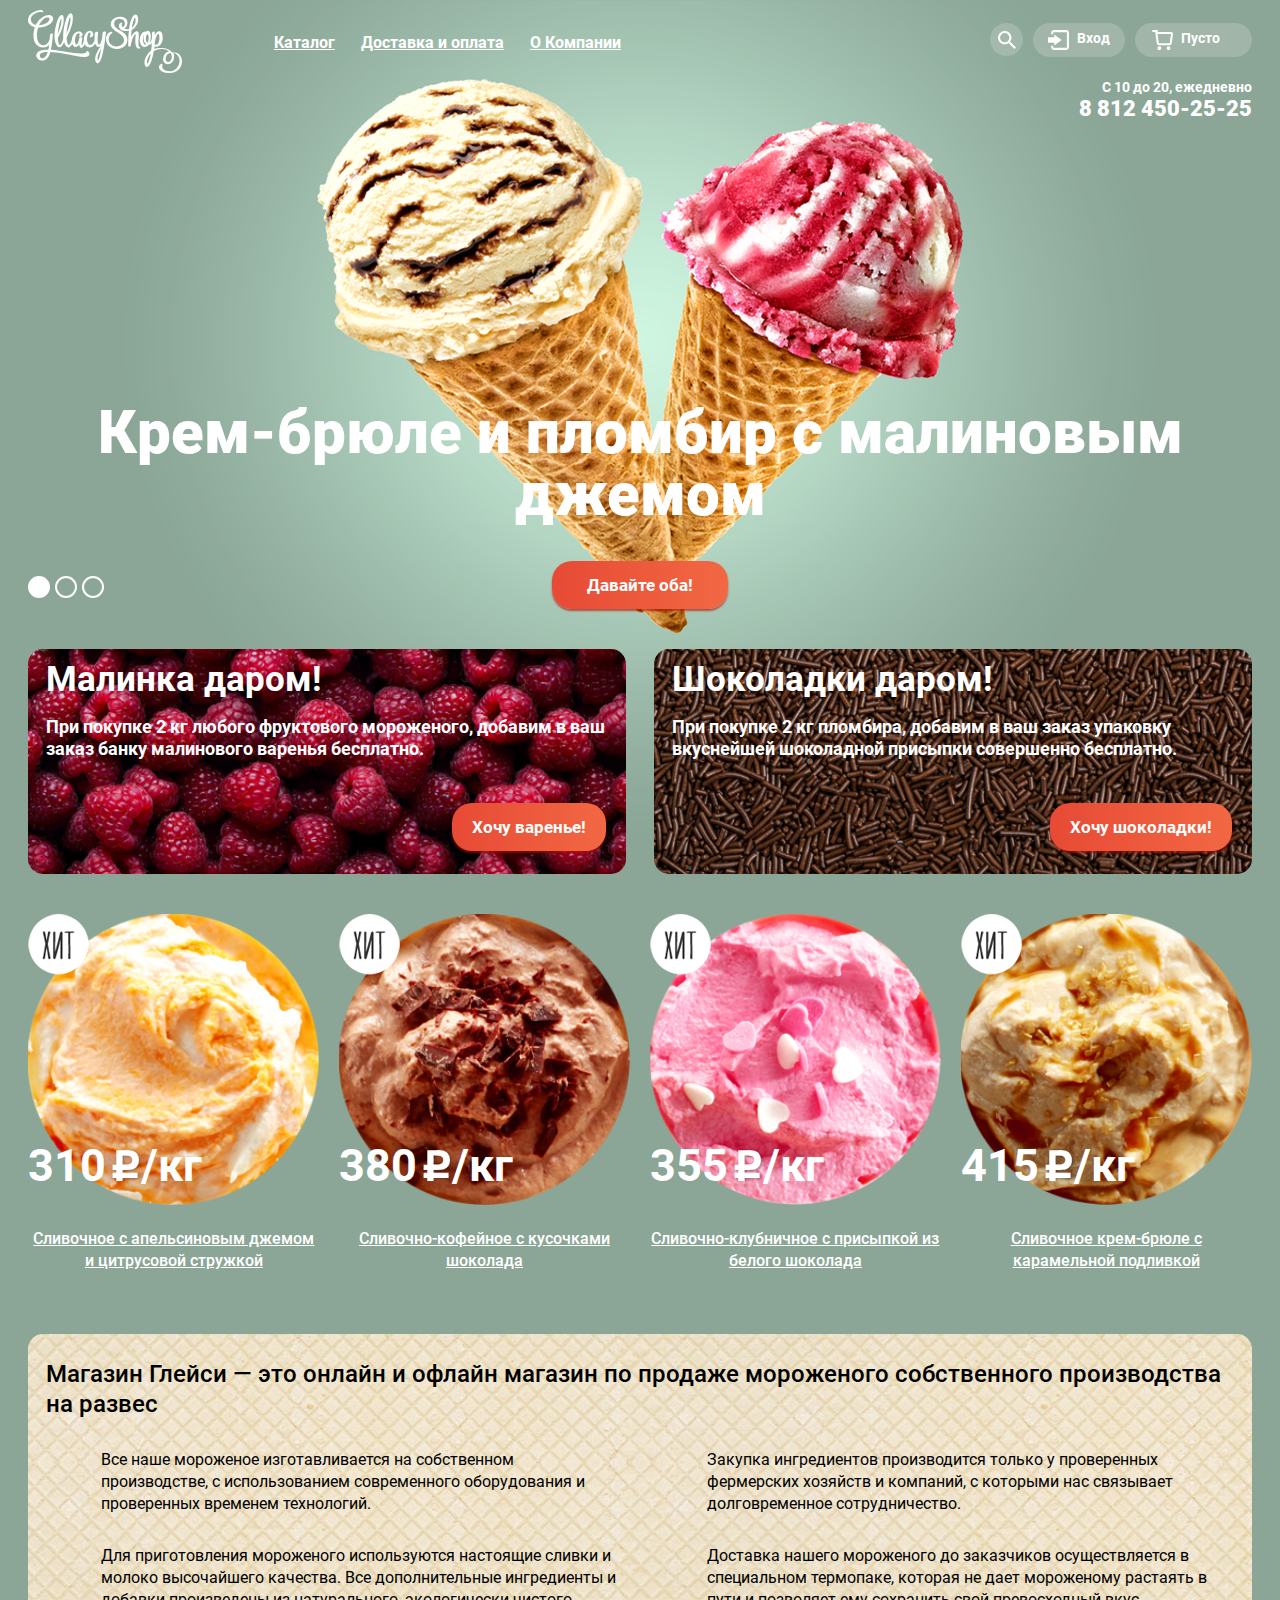
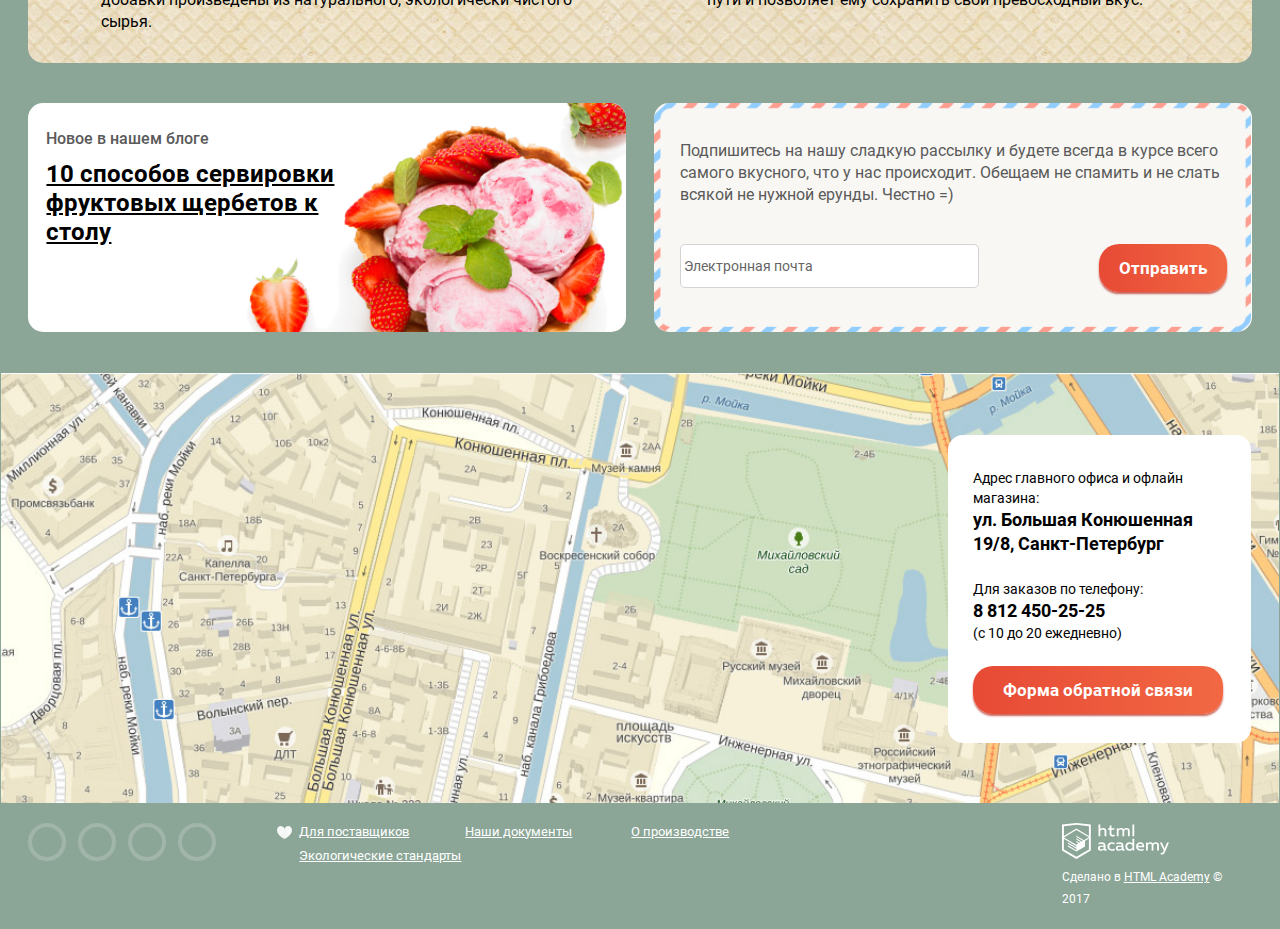
==== index.html @ 1955e4a4 "подключены скрипты" ====
<!DOCTYPE html>
<html lang="ru">

<head>
    <meta charset="UTF-8">
    <title>Glasy</title>
    <link rel="stylesheet" href="css/normalize.css">
    <link href="css/styles.css" rel="stylesheet">
    <script src="js/jquery-3.2.1.min.js"></script>
    <script src="js/jquery-ui.min.js"></script>
</head>

<body>
    <input type="radio" id="slider-1" name="slide" checked>
    <input type="radio" id="slider-2" name="slide">
    <input type="radio" id="slider-3" name="slide">
    <div class="slider-wrapper">
        <header class="header">
            <div class="wrapper menu-content clearfix">
                <div class="logo">
                    <img src="img/Logo.svg" alt="Логотип">
                </div>
                <nav class="main-navigation">
                    <ul class="main-menu">
                        <li class="cataloge"><a href="catalog.html">Каталог</a>
                        <ul class="sub-menu">
                            <li><span>Новинки</span></li>
                            <li><a href="#">Сливочное</a></li>
                            <li><a href="#">Щербеты</a></li>
                            <li><a href="#">Фруктовый лед</a></li>
                            <li><a href="#">Мелорин</a></li>
                        </ul>
                        </li>
                        <li><a href="#">Доставка и оплата</a></li>
                        <li><a href="#">О Компании</a></li>
                    </ul>
                </nav>

                <div class="user-block">
                    <div class="user-information">
                        <div class="menu-information search">
                            <a href="#" class="search-item">
                            <svg xmlns="http://www.w3.org/2000/svg" width="18" height="18" viewBox="0 0 16.7 16.68"><path d="M11.94,10.49h-.76l-.26-.26a6.21,6.21,0,1,0-.68.67l.26.26v.76l4.77,4.76,1.42-1.42Zm-5.73,0A4.29,4.29,0,1,1,10.5,6.2,4.29,4.29,0,0,1,6.21,10.49Z" fill="#fff" fill-rule="evenodd"/></svg></a>
                           <div class="search-window">
                                        <div class="entry-point">
                                            <input type="text" class="search-window-input" id="search-text">
                                            <label for="search-text">Что ищем?</label>
                                        </div>
                                    </div>
                            
                        </div>
                        <div class="entry menu-information">
                            <svg xmlns="http://www.w3.org/2000/svg" width="21" height="20" viewBox="0 0 20.063 19"><path d="M973,32.968v-0.96a3,3,0,0,1,3-3h11.059a3,3,0,0,1,3,3V44.986a3,3,0,0,1-3,3H976a3,3,0,0,1-3-3V44h2v2h13V31H975v1.968h-2Zm-3,8.046h6.029v2.743l7.027-5.3-7.027-5.3V35.9H970v5.114Z" fill="#fff" fill-opacity="0.99" fill-rule="evenodd" transform="translate(-970 -29)"/>
                            </svg>
                            
                            <a href="#">Вход</a>
                            <div class="entry-block clearfix">
                                      <form action="">
                                            <div class="entry-point">
                                                <input type="email" id="email" class="entry-input">
                                                <label for="email">Электронная почта</label>
                                            </div>
                                           <div class="entry-point">
                                               <input type="password" id="password" class="entry-input">
                                               <label for="password">Пароль</label>
                                           </div>
                                           <button type="submit" class="btn btn-entry">Войти</button>
                                       </form>
                                       <a href="#">Забыли пароль?</a>
                            <a href="#">Новая регистрация</a>
                            
                                                </div>
                                                
                        </div>
                   <div class="menu-information basket">
                        <svg xmlns="http://www.w3.org/2000/svg" width="21" height="20" viewBox="0 0 20.63 19.7"><path d="M7.25,16a1.87,1.87,0,1,0,1.87,1.87A1.87,1.87,0,0,0,7.25,16ZM19.07,2H5.1A1,1,0,0,0,6,1,1,1,0,0,0,5,0H1A1,1,0,0,0,1,2H3.13a3.68,3.68,0,0,0,.14,1.05L4.73,13.34A2,2,0,0,0,6.61,15H17.49a2,2,0,0,0,1.88-1.64l1.2-8.91C20.84,3.11,20.17,2,19.07,2Zm-.47,2.17-1.19,8.79s0,0,0,0H6.73l-1.31-9H18.62ZM16.25,16a1.87,1.87,0,1,0,1.87,1.87A1.87,1.87,0,0,0,16.25,16Z" fill="#fff"/></svg>
                         <a href="#">Пусто</a>
                    </div>
                </div>
                <div class="main-contacts">
                    С 10 до 20, ежедневно<br><span>8 812 450-25-25</span>
                </div>
            </div>
    </div>

    </header>
    <main>
        <div class="slider-content wrapper">
            <div class="slider-control"> <label for="slider-1"></label>
                <label for="slider-2"></label>
                <label for="slider-3"></label></div>
            <div class="slider">
                <div class="slider-1">
                    <b>Крем-брюле и пломбир с малиновым джемом</b>
                    <button class="btn btn-slider">Давайте оба!</button>
                </div>
                <div class="slider-2">
                        <b>Шоколадный пломбир и лимонный сорбет</b>
                        <button class="btn btn-slider">Давайте оба!</button>
                </div>
                <div class="slider-3">
                        <b>Пломбир с помадкой и клубничный щербет</b>
                        <button class="btn btn-slider">Давайте оба!</button>
                    </div>
            </div>
        </div>
        <div class="features clearfix wrapper">
            <div class="feature-item-left">
                <b>Малинка даром!</b>
                <p>При покупке 2 кг любого фруктового мороженого, добавим в ваш заказ банку малинового варенья бесплатно.
                </p>
               
                <button class="btn btn-1">Хочу варенье!</button>
            </div>
            <div class="feature-item-right">
                <b>Шоколадки даром!</b>
                <p>При покупке 2 кг пломбира, добавим в ваш заказ упаковку вкуснейшей шоколадной присыпки совершенно бесплатно.</p>
                <button class="btn btn-1">Хочу шоколадки!</button>
            </div>
        </div>
        <div class="wrapper">
        <div class="items-list clearfix">
            
                <div class="item-description">
                    <div class="item">
                        <img class="ice-cream-item" src="img/1.png" alt="Сливочное с апельсиновым джемом и цитрусовой стружкой">
                        
                        <div class="price">
                            <span class="price-description">310</span>
                            
                            
                            <span>/кг</span>
                        </div>
                    </div>
                    <a href="#">Сливочное с апельсиновым джемом и цитрусовой стружкой</a>
                    <button class="btn btn-item">Быстрый просмотр</button>
                </div>
           
            
                <div class="item-description">
                    <div class="item">
                        <img class="ice-cream-item" src="img/2.png" alt="Сливочно-кофейное с кусочками шоколада">
                        <div class="price">
                            <span class="price-description">380</span>
                            
                            <span>/кг</span>
                        </div>
                    </div>
                    <a href="#">Сливочно-кофейное с кусочками шоколада</a>
                    <button class="btn btn-item">Быстрый просмотр</button>
                </div>
           
           
                <div class="item-description">
                    <div class="item">
                        <img class="ice-cream-item" src="img/3.png" alt="Сливочно-клубничное с присыпкой из белого шоколада">
                        
                        <div class="price">
                            <span class="price-description">355</span>
                           
                            <span>/кг</span>
                        </div>
                    </div>
                    <a href="#">Сливочно-клубничное с присыпкой из белого шоколада</a>
                    <button class="btn btn-item">Быстрый просмотр</button>
                </div>
            
            
                <div class="item-description">
                    <div class="item">
                        <img class="ice-cream-item" src="img/4.png" alt="Сливочное крем-брюле с карамельной подливкой">
                        
                        <div class="price">
                            <span class="price-description">415</span>
                            
                            <span>/кг</span>
                        </div>
                        </div>
                        <a href="#">Сливочное крем-брюле с карамельной подливкой</a>
                        <button class="btn btn-item">Быстрый просмотр</button>
                    
                </div>
            
        </div>
        </div>
        <div class="wrapper">
            <div class="shop-description">
                <p>Магазин Глейси — это онлайн и офлайн магазин по продаже мороженого собственного производства на развес</p>
                <ul class="description-items">
                    <li class="ice-cream">
                    Все наше мороженое изготавливается на собственном производстве, с использованием современного оборудования и проверенных временем технологий.</li>
                    <li class="cow">Закупка ингредиентов производится только у проверенных фермерских хозяйств и компаний, с которыми нас связывает долговременное сотрудничество. </li>
                    <li class="tree">Для приготовления мороженого используются настоящие сливки и молоко высочайшего качества. Все дополнительные ингредиенты и добавки произведены из натурального, экологически чистого сырья. </li>
                    <li class="temperature">Доставка нашего мороженого до заказчиков осуществляется в специальном термопаке, которая не дает мороженому растаять в пути и позволяет ему сохранить свой превосходный вкус.</li>
                </ul>
            </div>
        </div>
        <div class="wrapper news-content clearfix">
            <div class="news">
                <h3>Новое в нашем блоге</h3>
                <p><a href="#">10  способов сервировки
              фруктовых щербетов
              к столу</a></p>
            </div>
            <div class="subscription">
                <p>Подпишитесь на нашу сладкую рассылку и будете всегда в курсе всего самого вкусного, что у нас происходит. Обещаем не спамить и не слать всякой не нужной ерунды. Честно =)

                </p>
                <form action="">
                    <input type="email" name="email-block" id="email-block" class="subscription-input">
                    <label for="email-block">Электронная почта</label>
                    <button type="submit" class="btn btn-2">Отправить</button>

                </form>
            </div>
        </div>
        <div class="contacts">
            <div id="map"></div>
            <div class="wrapper address-info">
                <div class="address-content">
                    <p> Адрес главного офиса и офлайн магазина:<br> <span>ул. Большая Конюшенная 19/8, Санкт-Петербург</span></p>
                    <p> Для заказов по телефону: <br><span>8 812 450-25-25</span><br> (с 10 до 20 ежедневно)</p>
                    <button class="btn btn-write">Форма обратной связи</button>
                </div>
            </div>
        </div>
    </main>
    <footer>
        <div class="wrapper clearfix">
            <div class="social-block">
                <a href="#" class="social social-tw">Твитер</a>
                <a href="#" class="social social-inst">Инстаграм</a>
                <a href="#" class="social social-fb">Фэйсбук</a>
                <a href="#" class="social social-vk">Вконтакте</a>
            </div>
            <div class="main-information-block">
                <ul class="main-information">
                    <li><a href="#" class="heart">Для поставщиков</a></li>
                    <li><a href="#">Наши документы</a></li>
                    <li><a href="#">О производстве</a></li>
                    <li><a href="#">Экологические стандарты</a></li>
                </ul>
            </div>
            <div class="developer-information">
                <div class="logo-image">
                    <img src="img/htmlacademy.svg" alt="Htmlacademy">
                </div>
                <span>Сделано в <a href="#">HTML Academy</a> © 2017</span>

            </div>
        </div>
    </footer>
    <div class="pop-up">
        <button class="close" type="button" title="Закрыть"></button>
        <form action="">
            <p>Мы обязательно вам ответим!</p>
            <div class="pop-up-form"><input type="text" name="login" id="yourname" class="pop-up-input">
            <label for="yourname">Как вас зовут?</label></div>
            <div class="pop-up-form"><input type="email" name="youremail" id="youremail" class="pop-up-input">
            <label for="youremail">Ваша почта для ответа?</label></div>
            <div class="pop-up-form">
                <textarea name="description" id="description" cols="30" rows="6" class="pop-up-input"></textarea>
                <label for="description">Напишите что-нибудь...</label>
            </div>
            <button type="submit" class="btn btn-send">Отправить</button>
        </form>

    </div>

    <div class="overlay"></div>
    </div>
    <script src="http://api-maps.yandex.ru/2.1/?lang=ru_RU" type="text/javascript"></script>
    <script async src="js/script.js"></script>
<!--    <script src="js/rate.js"></script>-->
</body>

</html>
---- css/styles.css ----
@font-face {
    font-family: 'Roboto';
    src: url('../fonts/RobotoMedium.eot');
    src: url('../fonts/RobotoMedium.eot') format('embedded-opentype'), url('../fonts/RobotoMedium.woff2') format('woff2'), url('../fonts/RobotoMedium.woff') format('woff'), url('../fonts/RobotoMedium.ttf') format('truetype'), url('../fonts/RobotoMedium.svg#RobotoMedium') format('svg');
    font-style: normal;
    font-weight: 500;
}

@font-face {
    font-family: 'Roboto';
    src: url('../fonts/RobotoRegular.eot');
    src: url('../fonts/RobotoRegular.eot') format('embedded-opentype'), url('../fonts/RobotoRegular.woff2') format('woff2'), url('../fonts/RobotoRegular.woff') format('woff'), url('../fonts/RobotoRegular.ttf') format('truetype'), url('../fonts/RobotoRegular.svg#RobotoRegular') format('svg');
    font-style: normal;
    font-weight: 400;
}

@font-face {
    font-family: 'Roboto';
    src: url('../fonts/RobotoBold.eot');
    src: url('../fonts/RobotoBold.eot') format('embedded-opentype'), url('../fonts/RobotoBold.woff2') format('woff2'), url('../fonts/RobotoBold.woff') format('woff'), url('../fonts/RobotoBold.ttf') format('truetype'), url('../fonts/RobotoBold.svg#RobotoBold') format('svg');
    font-style: normal;
    font-weight: 700;
}

@font-face {
    font-family: 'Roboto';
    src: url('../fonts/RobotoBlack.eot');
    src: url('../fonts/RobotoBlack.eot') format('embedded-opentype'), url('../fonts/RobotoBlack.woff2') format('woff2'), url('../fonts/RobotoBlack.woff') format('woff'), url('../fonts/RobotoBlack.ttf') format('truetype'), url('../fonts/RobotoBlack.svg#RobotoBlack') format('svg');
    font-style: normal;
    font-weight: 900;
}

body {
    font-family: "Roboto", sans-serif, "Arial";
    font-weight: 400;
    margin: 0;
    padding: 0;
    font-size: 16px;
    color: #000000;
    line-height: 22px;
    background-color: #8ba697;
    min-width: 815px;
}

#slider-1:checked~.slider-wrapper {
    background: #8ba697 url("../img/Мороженко 1-slide.png") no-repeat top center;
    /*    background-size: 100%;*/
}

#slider-2:checked~.slider-wrapper {
    background: #8b98a8 url("../img/Мороженко 2-slide.png") no-repeat top center;
    /*    background-size: 100%;*/
}

#slider-3:checked~.slider-wrapper {
    background: #9f8d86 url("../img/Мороженко 3-slide.png") no-repeat top center;
    /*    background-size: 100%;*/
}

.slider-wrapper {
    width: 100%;
    transition: 0.1s linear;
}

.slider-content {
    position: relative;
}

.slider-wrapper .slider-1,
.slider-wrapper .slider-2,
.slider-wrapper .slider-3 {
    display: none;
}

#slider-1:checked~.slider-wrapper .slider-1,
#slider-2:checked~.slider-wrapper .slider-2,
#slider-3:checked~.slider-wrapper .slider-3 {
    display: block;
}

.slider {
    padding-top: 280px;
    margin-bottom: 40px;
}

.slider b {
    font-size: 60px;
    line-height: 62px;
    font-weight: 800;
    display: block;
    color: #ffffff;
    text-align: center;
    padding-bottom: 35px;
    width: 90%;
    margin: 0 auto;
}

#slider-1,
#slider-2,
#slider-3 {
    display: none;
}

.slider-control {
    font-size: 0;
    position: absolute;
    left: 0;
    bottom: 0;
    z-index: 20;
}

.slider-control label {
    display: inline-block;
    width: 18px;
    height: 18px;
    border-radius: 50%;
    border: 2px solid #ffffff;
    margin-right: 5px;
    cursor: pointer;
    transition: 0.4s linear;
}

.slider-control label:hover {
    background-color: rgba(255, 255, 255, 0.4);
}

.slider-control label:active {
    background-color: #ffffff;
}

#slider-1:checked~.slider-wrapper label[for="slider-1"],
#slider-2:checked~.slider-wrapper label[for="slider-2"],
#slider-3:checked~.slider-wrapper label[for="slider-3"] {
    background-color: #ffffff;
}

.wrapper {
    margin: 0 auto;
    width: 95.555%;
}

.clearfix::after {
    content: "";
    display: table;
    clear: both;
}

.logo {
    float: left;
    width: 18.02%;
    padding-top: 10px;
}

.logo img {
    max-width: 100%;
}

.main-navigation {
    padding-left: 12px;
    float: left;
    padding-top: 23px;
}

.main-navigation .main-menu {
    list-style: none;
    padding: 0;
    margin: 0;
    font-size: 0;
    position: absolute;
    width: 45%;
}

.main-menu li {
    display: inline-block;
    vertical-align: top;
}

.main-menu a {
    display: block;
    color: #ffffff;
    font-size: 16px;
    line-height: 22px;
    font-weight: 700;
    padding: 9px 13px;
    transition: color 0.2s linear;
}

.main-menu a:hover {
    background-color: #f8f7f4;
    color: #000000;
    border-radius: 20px;
    text-decoration: none;
}

.main-menu a:active {
    background-color: #f8f7f4;
    color: #000000;
    border-radius: 20px;
    box-shadow: inset 0px 2px 1px 0px rgba(105, 105, 105, 1);
    text-decoration: none;
}

.main-menu .active {
    background-color: #d07058;
    border-radius: 20px;
}

.main-menu .active a {
    text-decoration: none;
}

.main-menu .cataloge {
    position: relative;
}

.main-menu .cataloge::after {
    content: "";
    position: absolute;
    display: block;
    background-color: transparent;
    width: 100%;
    height: 10px;
    bottom: -7px;
    left: 0;
}

.main-menu .sub-menu li {
    display: block;
}

.main-menu .sub-menu .active {
    background-color: #d07058;
    border-radius: 0;
    color: #ffffff;
}

.main-menu .sub-menu a {
    font-size: 14px;
    line-height: 16px;
    font-weight: 400;
    color: #000000;
    text-decoration: none;
    padding: 8px 0 8px 20px;
    margin: 0;
}

.main-menu .sub-menu span {
    font-size: 14px;
    line-height: 16px;
    font-weight: 700;
    color: #000000;
    padding: 12px 0 20px 20px;
    display: block;
    position: relative;
}

.main-menu .sub-menu span::after {
    content: "";
    position: absolute;
    height: 1px;
    background-color: #ebeae7;
    top: 100%;
    left: 0;
    right: 0;
    margin-left: 8px;
    margin-right: 8px;
}

.main-menu .sub-menu a:hover {
    background-color: #fbded7;
    border-radius: 0;
}

.main-menu .sub-menu a:active {
    background-color: #f6b5a5;
    border-radius: 0;
    box-shadow: none;
}

.user-block {
    float: right;
    width: 262px;
    padding-top: 23px;
}

.main-menu .sub-menu {
    background-color: #ffffff;
    padding: 0;
    margin: 0;
    box-shadow: 0px 20px 20px 0px rgba(0, 0, 0, 0.4);
    border-radius: 5px;
    width: 143px;
    position: absolute;
    z-index: 200;
    display: none;
    margin-top: 5px;
}

.main-menu>li {
    position: relative;
}

.main-menu>li:hover .sub-menu {
    display: block;
}

.user-block .user-information {
    font-size: 0;
    line-height: 0px;
    padding-bottom: 19px;
}

.user-block .user-information a {
    text-decoration: none;
    font-weight: 700;
    font-size: 14px;
    line-height: 17px;
    color: #ffffff;
    vertical-align: top;
}

.user-information a {
    padding-left: 8px;
}

.user-block .menu-information {
    line-height: 0px;
    position: relative;
    display: inline-block;
    margin-right: 10px;
    padding-right: 8px;
    padding-top: 8px;
    background-color: rgba(248, 247, 244, 0.2);
    border-radius: 20px;
    vertical-align: top;
    transition: 0.3s linear;
}

.user-block .menu-information::after {
    content: "";
    position: absolute;
    display: block;
    background-color: transparent;
    width: 100%;
    height: 10px;
    bottom: -7px;
    left: 0;
}

.user-block .menu-information:last-of-type {
    margin-right: 0;
}

.user-information .search {
    width: 25px;
    height: 25px;
    border-radius: 50%;
}

.user-information .menu-information:hover a {
    color: #000000;
}

.user-block .menu-information:hover {
    background-color: rgba(248, 247, 244, 1);
    color: #000000;
}

.user-information .search:hover>.search-window {
    display: block;
}

.search-window {
    width: 310px;
    background-color: #f8f7f4;
    border-radius: 15px;
    display: none;
    position: absolute;
    z-index: 200;
    right: 0;
    padding: 16px 16px 17px 16px;
    transform: translateY(4px);
    margin-top: 5px;
    top: 100%;
}

.search-window-input {
    width: 310px;
    margin: 0 auto;
    border: 1px solid #d3d3d2;
    border-radius: 5px;
    outline: none;
    font-size: 16px;
    line-height: 16px;
    font-family: "Roboto", sans-serif, "Arial";
    font-weight: 700;
    padding: 10px 15px;
    box-sizing: border-box;
    background-color: #ffffff;
}
.input-filled +label,
.search-window-input:focus+label {
    transform: translateY(-27px);
    font-size: 11px;
    color: #5b9ddf;
}
.search-window .input-filled +label {font-size: 11px;}

.search-window label {
    font-size: 14px;
    line-height: 24px;
    font-weight: 400;
    font-size: 16px;
    opacity: 1;
    color: #656565;
    position: absolute;
    top: 10px;
    left: 10px;
}

.search-window-input:hover {
    border: 2px solid #c7c6c5;
}

.search-window-input:focus {
    border: 2px solid #8fbdec;
}

.user-information .search:hover path {
    fill: #000;
}

.user-information .entry {
    padding: 7px 15px;
}

.user-information .entry:hover>.entry-block {
    display: block;
}

.user-information .entry:hover path {
    fill: #000;
}

.entry-block {
    width: 242px;
    background-color: #f8f7f4;
    border-radius: 15px;
    padding: 20px 15px 15px 15px;
    display: none;
    position: absolute;
    z-index: 200;
    right: 0;
    margin-top: 5px;
    top: 100%;
}

.user-information .entry-block a {
    padding: 0;
    text-decoration: underline;
    color: #000000;
    margin-top: 6px;
    font-size: 13px;
    font-weight: 400;
    line-height: 24px;
    display: inline-block;
    float: right;
}

.user-information .entry-block a:hover,
.user-information .entry-block a:active {
    color: #ec593c;
}

.entry-input {
    width: 240px;
    margin: 0 auto;
    border: 1px solid #d3d3d2;
    border-radius: 5px;
    outline: none;
    font-size: 16px;
    line-height: 24px;
    font-family: "Roboto", sans-serif, "Arial";
    font-weight: 700;
    padding: 8px 15px;
    box-sizing: border-box;
    background-color: #ffffff;
    margin-bottom: 15px;
}

.entry-input:hover {
    border: 2px solid #c7c6c5;
}

.entry-input:focus {
    border: 2px solid #8fbdec;
}

.entry-input:focus+label {
    transform: translateY(-27px);
    font-size: 11px;
    color: #5b9ddf;
}
.entry-point .input-filled +label {font-size: 11px;}

.entry-point {
    position: relative;
}

.entry-block label {
    font-size: 14px;
    line-height: 24px;
    font-weight: 400;
    font-size: 16px;
    opacity: 1;
    color: #656565;
    position: absolute;
    top: 10px;
    left: 10px;
}

.user-information .basket {
    width: 100px;
    padding: 7px 0px 7px 17px;
}

.user-information .basket-full {
    background-color: #ffffff;
}

.user-information .basket-full a {
    color: #000000;
}

.user-information .basket:hover d {
    fill: #ec573b;
}

.user-information .basket:hover>.fill-basket {
    display: block;
}

.fill-basket .remove {
    position: relative;
    vertical-align: middle;
}

.fill-basket .remove::before,
.fill-basket .remove::after {
    content: "";
    position: absolute;
    width: 10px;
    height: 2px;
    background-color: #949392;
    top: 0;
}

.fill-basket .remove::before {
    transform: rotate(45deg);
}

.fill-basket .remove::after {
    transform: rotate(-45deg);
}

.fill-basket .item-name {
    width: 238px;
    padding-left: 10px;
    padding-right: 15px;
    line-height: 15px;
}

.item-select p {
    font-size: 13px;
    display: inline-block;
    vertical-align: middle;
}

.item-select img {
    margin-left: 27px;
    vertical-align: middle;
}

.item-select p>span {
    padding-left: 5px;
    color: #808080;
}

.item-select .item-cost {
    font-size: 13px;
    margin-left: 20px;
    vertical-align: middle;
}

.fill-basket ul {
    padding: 0;
    margin: 0;
    border-bottom: 1px solid #e9e8e5;
}

.fill-basket .item-sum {
    font-size: 15px;
    font-weight: 700;
    margin-top: 17px;
    margin-bottom: 20px;
    text-align: right;
}

.user-information .basket:hover path {
    fill: #000;
}

.basket .fill-basket {
    width: 540px;
    background-color: #f8f7f4;
    border-radius: 5px;
    box-shadow: 0px 20px 20px 0px rgba(0, 0, 0, 0.4);
    padding: 26px 15px 21px 17px;
    font-size: 0;
    position: absolute;
    right: 0;
    top: 100%;
    margin-top: 5px;
    box-sizing: border-box;
    z-index: 200;
    display: none;
}

.user-block .main-contacts {
    color: #ffffff;
    font-size: 14px;
    font-weight: 700;
    text-align: right;
}

.user-block .main-contacts span {
    font-weight: 800;
    font-size: 22px;
}

.features {
    display: flex;
}

.features .feature-item-left {
    width: 48.837%;
    background: #460715 url("../img/%D0%9C%D0%B0%D0%BB%D0%B8%D0%BD%D0%BE%D0%B2%D1%8B%D0%B9%20%D1%84%D0%BE%D0%BD.png") no-repeat center;
    background-size: cover;
    padding: 20px 20px 23px 18px;
    color: #ffffff;
    border-radius: 15px;
    box-sizing: border-box;
    margin-right: 2.326%;
}

.features .feature-item-left b {
    font-size: 35px;
    font-weight: 700;
    padding-bottom: 25px;
    display: block;
}

.features .feature-item-left p {
    padding: 0;
    margin: 0;
    font-size: 18px;
    font-weight: 700;
    min-height: 66px;
}

.features .feature-item-right {
    width: 48.837%;
    background: #794d30 url("../img/%D0%A8%D0%BE%D0%BA%D0%BE%D0%BB%D0%B0%D0%B4%D0%BD%D1%8B%D0%B9%20%D1%84%D0%BE%D0%BD.png") no-repeat center;
    background-size: cover;
    padding: 20px 20px 23px 18px;
    border-radius: 15px;
    box-sizing: border-box;
    color: #ffffff;
}

.features .feature-item-right b {
    font-size: 35px;
    font-weight: 700;
    padding-bottom: 25px;
    display: block;
}

.features .feature-item-right p {
    padding: 0;
    margin: 0;
    font-size: 18px;
    font-weight: 700;
    min-height: 66px;
}

.btn {
    outline: none;
    border: none;
    color: #ffffff;
    background: linear-gradient( 90deg, rgb(231, 74, 53) 0%, rgb(242, 104, 67) 100%);
    border-radius: 20px;
    font-weight: 700;
    font-family: "Roboto", sans-serif, "Arial";
    line-height: 24px;
    padding: 12px 20px;
    font-size: 17px;
    box-shadow: 0px 2px 2px 0px rgba(172, 16, 0, 0.64);
    transition: 0.4s linear;
    vertical-align: top;
    cursor: pointer;
}

.btn:hover {
    background: linear-gradient( 90deg, rgba(255, 255, 255, 0.2) 0%, rgba(255, 255, 255, 0.2) 100%), linear-gradient( 90deg, rgb(231, 74, 53) 0%, rgb(242, 104, 67) 100%);
}

.btn:active {
    background: linear-gradient( 90deg, rgba(0, 0, 0, 0.07) 0%, rgba(0, 0, 0, 0.07) 100%), linear-gradient( 90deg, rgb(242, 104, 67) 0%, rgb(231, 74, 53) 100%);
    box-shadow: inset 0px 2px 2px 0px rgba(148, 39, 24, 0.004);
}

.btn-1 {
    float: right;
    margin-top: 21px;
}

.btn-2 {
    float: right;
    margin-right: 25px;
}

.btn-write {
    padding: 12px 30px;
}

.btn-slider {
    padding: 12px 35px;
    margin: 0 auto;
    display: block;
}

.btn-send {
    float: right;
    margin-top: 25px;
}

.btn-entry {
    padding: 6px 30px 10px 25px;
    float: left;
    margin-top: 6px;
}

.btn-item {
    margin-top: 18px;
    width: 100%;
    visibility: hidden;
    transition: initial;
    position: relative;
}

.btn-basket {
    padding: 11px 20px;
    float: right;
}

.btn-filter {
    font-size: 16px;
    font-weight: 500;
    padding: 9px 30px;
    background: rgba(255, 255, 255, 0.2);
    display: inline-block;
    line-height: 1.15;
    box-shadow: none;
    box-shadow: inset 0px 0px 0px 2px rgba(255, 255, 255, 1);
    vertical-align: bottom;
    margin-top: 15px;
}

.btn-filter:hover {
    color: #000000;
    background: #ffffff;
}

.btn-filter:active {
    color: #000000;
    background: #eaeaea;
    box-shadow: inset 0px 2px 1px 0px rgba(105, 105, 105, 1);
}

.items-list {
    margin-top: 29px;
    font-size: 0;
    margin-right: -10px;
    margin-left: -10px;
    display: flex;
    flex-wrap: wrap;
}

.item-catalog {
    padding-bottom: 60px;
}

.item-description {
    padding-top: 11px;
    padding-left: 10px;
    padding-right: 10px;
    display: inline-block;
    vertical-align: top;
    width: 25%;
    padding-bottom: 22px;
    margin-bottom: -50px;
    position: relative;
    box-sizing: border-box;
}

.item-description:hover::after {
    position: absolute;
    content: "";
    top: 0;
    left: 0;
    right: 0;
    bottom: 0;
    background-color: rgba(248, 247, 244, 0.3);
    box-shadow: 0px 20px 20px 0px rgba(0, 0, 0, 0.4);
    border-radius: 5px;
    cursor: pointer;
    z-index: 200;
}

.item-description:hover>.btn-item {
    visibility: visible;
    z-index: 220;
}

.item-description:hover>a {
    z-index: 220;
}

.item-description:nth-child(4n) {
    margin-right: 0;
}

.item {
    position: relative;
}

.item-description a {
    font-size: 16px;
    line-height: 22px;
    color: #ffffff;
    font-weight: 500;
    text-align: center;
    display: block;
    padding-top: 12px;
    min-height: 68px;
    position: relative;
    /*временно*/
}

.item-description a:hover,
.item-description a:active {
    color: #ffbc9e;
}

.item .ice-cream-item {
    width: 100%;
}

.item::before {
    background-image: url(../img/%D0%A5%D0%98%D0%A2%203.png);
    width: 61px;
    height: 61px;
    content: "";
    position: absolute;
    top: 0;
    left: 0;
}

.item .price {
    font-size: 0;
    position: absolute;
    top: 80%;
    left: 0;
}

.item .price span {
    font-size: 45px;
    font-weight: 700;
    color: #ffffff;
}

.item .price-description {
    position: relative;
    margin-right: 30px;
    padding-right: 5px;
}

.item .price-description::after {
    background-image: url("../img/%D0%A0.svg");
    position: absolute;
    content: "";
    top: 10px;
    left: 100%;
    width: 32px;
    height: 32px;
}

.shop-description {
    background: #eee2cc url("../img/%D0%A4%D0%BE%D0%BD.jpg");
    padding: 25px 22px 0px 18px;
    margin-bottom: 40px;
    border-radius: 15px;
}

.shop-description p {
    padding: 0;
    margin: 0;
    font-size: 24px;
    line-height: 30px;
    font-weight: 500;
    padding-bottom: 30px;
}

.shop-description ul {
    padding: 0;
    margin: 0;
    list-style: none;
    font-size: 0;
}

.shop-description li {
    padding: 0;
    margin: 0;
    font-size: 16px;
    line-height: 22px;
    display: inline-block;
    padding-bottom: 30px;
    padding-left: 55px;
    width: 48.85%;
    vertical-align: top;
    box-sizing: border-box;
    position: relative;
}

.shop-description li::before {
    content: "";
    position: absolute;
    width: 48px;
    height: 48px;
    left: 0;
    top: -10px;
}

.description-items .ice-cream::before {
    background-image: url(../img/ice-cream.svg);
}

.description-items .cow::before {
    background-image: url(../img/cow.svg);
}

.description-items .tree::before {
    background-image: url(../img/list.svg);
}

.description-items .temperature::before {
    background-image: url(../img/temper.svg);
}

.shop-description li:nth-of-type(odd) {
    margin-right: 2.3%;
}

.news-content {
    margin-bottom: 40px;
    display: flex;
}

.news-content .news {
    width: 48.837%;
    background: #ffffff url("../img/%D0%9A%D0%BB%D1%83%D0%B1%D0%BD%D0%B8%D1%87%D0%BD%D1%8B%D0%B9%20%D1%84%D0%BE%D0%BD1.png") no-repeat center;
    background-size: 100% 100%;
    border-radius: 15px;
    padding-top: 25px;
    padding-left: 18px;
    box-sizing: border-box;
    margin-right: 2.326%;
}

.news h3 {
    padding: 0;
    margin: 0;
    max-width: 299px;
    font-weight: 500;
    color: #5a5a5a;
    padding-bottom: 10px;
    font-size: 16px;
    line-height: 22px;
}

.news p {
    margin: 0;
    padding: 0;
    max-width: 299px;
    font-size: 24px;
    line-height: 29px;
    font-weight: 700;
    padding-bottom: 80px;
}

.news a {
    color: #000000;
}

.news a:hover,
.news a:active {
    color: #ec593c;
}

.news-content .subscription {
    width: 48.837%;
    padding-bottom: 40px;
    background: #ffffff url("../img/%D0%9F%D0%BE%D0%B4%D0%BB%D0%BE%D0%B6%D0%BA%D0%B0.png") no-repeat;
    background-size: 100% 100%;
    border-radius: 15px;
    box-sizing: border-box;
}

.subscription form {
    margin-top: 18px;
    position: relative;
}

.subscription p {
    padding: 0;
    margin: 0;
    color: #5a5a5a;
    padding-left: 26px;
    padding-top: 37px;
    padding-right: 22px;
    min-height: 86px;
}

.subscription-input {
    border: 1px solid #d3d3d2;
    border-radius: 5px;
    outline: none;
    color: #000000;
    font-size: 16px;
    line-height: 22px;
    font-family: "Roboto", sans-serif, "Arial";
    font-weight: 400;
    padding: 10px 10px 10px 12px;
    margin-left: 26px;
    box-sizing: border-box;
    width: 50%;
    font-weight: 500;
}

.subscription label {
    font-size: 14px;
    line-height: 24px;
    font-weight: 400;
    opacity: 1;
    color: #656565;
    position: absolute;
    top: 10px;
    left: 30px;
}

.subscription-input:focus+label {
    transform: translateY(-27px);
    font-size: 11px;
    color: #5b9ddf;
}
.subscription .input-filled +label {font-size: 11px;}

#map {
    background-image: url(../img/Layer%203.jpg);
    background-repeat: no-repeat;
    background-size: cover;
    width: 100%;
    height: 430px;
}

.contacts {
    border: 1px solid transparent;
}

.address-content {
    position: absolute;
    right: 0;
    bottom: 0;
    margin-bottom: 60px;
    width: 254px;
    background-color: #ffffff;
    padding: 33px 24px 29px 25px;
    border-radius: 15px;
}

.address-info {
    position: relative;
}

.address-content p {
    margin: 0;
    padding: 0;
    font-size: 14px;
    line-height: 20px;
    padding-bottom: 23px;
}

.address-content span {
    font-size: 18px;
    line-height: 24px;
    font-weight: 700;
}

footer {
    padding-top: 19px;
    padding-bottom: 20px;
}

.social-block {
    font-size: 0;
    float: left;
    margin-right: 5.8%;
}

.social-block .social {
    width: 30px;
    height: 30px;
    border-radius: 50%;
    display: inline-block;
    opacity: 0.8;
    border: 4px solid rgba(194, 206, 199, 0.5);
    margin-right: 12px;
    position: relative;
}

.social-block .social:hover {
    opacity: 0.98;
    border: 4px solid rgba(194, 206, 199, 0.71);
}

.social-block .social:active {
    opacity: 1;
    border: 4px solid rgba(194, 206, 199, 0.7);
    box-shadow: inset 0px 2px 1px 0px rgba(136, 136, 136, 1);
}

.social-block .social::before {
    position: absolute;
    content: "";
    width: 30px;
    height: 30px;
}

.social-block .social-tw::before {
    background: url("../img/tw.svg");
    top: 0;
}

.social-block .social-inst::before {
    background: url("../img/inst.svg");
    top: 0;
}

.social-block .social-fb::before {
    background: url("../img/fb.svg");
    top: 0;
}

.social-block .social-vk::before {
    background: url("../img/vk.svg");
    top: 0;
}

.main-information-block {
    float: left;
    width: 45%;
}

.main-information {
    list-style: none;
    padding: 0;
    margin: 0;
    font-size: 0;
}

.main-information li {
    display: inline-block;
    min-width: 166px;
    box-sizing: border-box;
    position: relative;
}

.main-information li .heart::before {
    content: "";
    position: absolute;
    width: 20px;
    height: 20px;
    left: -25px;
    background: url("../img/%D0%A1%D0%B5%D1%80%D0%B4%D1%86%D0%B5.svg") no-repeat center;
}

.main-information a {
    color: #ffffff;
    font-size: 13px;
    line-height: 17px;
}

footer a:hover,
footer a:active {
    color: #ffbc9e;
}

.developer-information {
    float: right;
    width: 190px;
}

.developer-information span {
    font-size: 12px;
    line-height: 16px;
    color: #ffffff;
}

.developer-information a {
    color: #ffffff;
}

.breadcrumps {
    padding-bottom: 25px;
    font-size: 0;
}

.breadcrumps a,
.breadcrumps span {
    color: #ffffff;
    font-size: 14px;
    padding-right: 5px;
    margin-right: 15px;
    position: relative;
}

.breadcrumps a:hover,
.breadcrumps a:active {
    color: #ffbc9e;
}

.breadcrumps a::after {
    content: "\00BB";
    color: #ffffff;
    left: 100%;
    position: absolute;
}

.pages {
    float: right;
    font-size: 0;
    padding-bottom: 6px;
}

.breadcrumps h1 {
    font-size: 35px;
    line-height: 35px;
    font-weight: 700;
    padding-top: 10px;
    color: #ffffff;
}

.pages a {
    display: inline-block;
    color: #ffffff;
    text-decoration: none;
    font-size: 16px;
    font-weight: 500;
    margin-right: 5px;
    text-align: center;
    border-radius: 50%;
    padding: 3px 9px;
}

.pages a:hover {
    background-color: rgba(255, 255, 255, 0.2);
}

.pages a:active {
    background-color: rgba(255, 255, 255, 1);
    color: #000000;
}

.pages .active-page,
.pages .active-page:hover,
.pages .active-page:active {
    color: #000000;
    background-color: #ffffff;
    border-radius: 50%;
}

.pages .prev {
    border-top: 2px solid #99ada1;
    border-left: 2px solid #99ada1;
    width: 9px;
    height: 9px;
    transform: rotate(-45deg);
    cursor: default;
    margin-right: 8px;
    padding: 0;
    border-radius: 0;
}

.pages .next {
    border-bottom: 2px solid #eaeeec;
    border-right: 2px solid #eaeeec;
    width: 9px;
    height: 9px;
    transform: rotate(-45deg);
    margin-right: 0;
    padding: 0;
    border-radius: 0;
}

.item-select {
    font-size: 0;
}

.item-select input,
.item-select select {
    color: #ffffff;
    outline: none;
    opacity: 1;
    background-color: transparent;
    outline: none;
    border: none;
    font-weight: 500;
}

.item-select legend {
    font-size: 14px;
    color: #ffffff;
    padding-bottom: 5px;
    font-weight: 500;
}

.item-select fieldset {
    border: none;
    display: inline-block;
    padding: 0;
    margin: 0;
    margin-right: 15px;
    vertical-align: top;
    line-height: 1.15;
    margin-bottom: 15px;
}

.item-select .fieldset-species {
    margin-bottom: 0;
}

.input-area {
    background-color: rgba(255, 255, 255, 0.2);
    border-radius: 25px;
    padding: 9px 15px;
    line-height: 1.3;
}

.sort-list:hover {
    background-color: #ffffff;
    cursor: pointer;
}

.sort-list:hover select {
    color: #000000;
    font-weight: 700;
}

select:focus {
    color: #000000;
}

.input-area input {
    display: none;
}

.input-area label {
    font-size: 14px;
    font-weight: 500;
    color: #ffffff;
}

.quality-item label {
    padding-left: 47px;
    position: relative;
}

.quality-item label::before,
.quality-item label::after {
    position: absolute;
    content: "";
    width: 20px;
    height: 20px;
    border-radius: 50%;
    border: 2px solid rgba(255, 255, 255, 0.8);
    top: -2px;
    left: 17px;
}

.quality-item label:hover::before {
    border: 2px solid #ffffff;
}

.quality-item label::after {
    width: 8px;
    height: 8px;
    background-color: #ffffff;
    top: 4px;
    left: 23px;
    display: none;
}

.quality-item input:checked+label::after {
    display: block;
}

.fieldset-species label::before {
    border-radius: 5px;
}

.fieldset-species label::after {
    display: none;
    width: 10px;
    height: 7px;
    border-left: 2px solid #ffffff;
    border-bottom: 2px solid #ffffff;
    transform: rotate(-45deg);
    border-radius: 0;
    background-color: transparent;
    border-top: 0;
    border-right: 0;
}

.range-class {
    width: 186px;
    padding: 16px;
}

.output-area {
    font-size: 0;
    line-height: 0;
    padding-bottom: 5px;
}

.output-area label {
    font-size: 14px;
    font-weight: 500;
    color: #ffffff;
}

.output-area input {
    outline: none;
    width: 40px;
    text-align: center;
    display: inline-block;
    font-family: "Roboto", sans-serif, "Arial";
    font-weight: 500;
    border: none;
    font-size: 14px;
    color: #ffffff;
    background-color: transparent;
    padding: 0;
}

#rating {
    width: 188px;
}


/* Контейнер слайдера */

.ui-slider {
    position: relative;
}


/* Ползунок */

.ui-slider .ui-slider-handle {
    position: absolute;
    border-radius: 50%;
    z-index: 2;
    width: 20px;
    height: 20px;
    background-color: rgb(248, 247, 244);
    cursor: pointer;
    box-shadow: 0px 2px 2px 0px rgba(0, 0, 0, 0.1);
}

.ui-slider .ui-slider-range {
    position: absolute;
    z-index: 1;
    font-size: .7em;
    display: block;
    border: 0;
    overflow: hidden;
}

.ui-slider-horizontal {
    height: 4px;
}


/* позиционируем ползунки */

.ui-slider-horizontal .ui-slider-handle {
    top: -7px;
    margin-left: -10px;
}

.ui-slider-horizontal .ui-slider-handle:focus {
    outline: none;
}

.ui-slider-horizontal .ui-slider-range {
    top: 0;
    height: 100%;
}

.ui-slider-horizontal .ui-slider-range-min {
    left: 0;
}

.ui-slider-horizontal .ui-slider-range-max {
    right: 0;
}


/* оформление полосы по которой ходит ползунок */

.ui-widget-content {
    background: rgba(255, 255, 255, 0.5);
    border: none;
}


/* оформление активного участка (между двумя ползунками) */

.ui-widget-header {
    background: #ffffff;
}

.pop-up {
    z-index: 400;
    width: 425px;
    background-color: #ffffff;
    padding: 20px 30px 25px 25px;
    position: fixed;
    border-radius: 15px;
    left: 50%;
    top: 50%;
    transform: translate(-50%, -50%);
    pointer-events: none;
    opacity: 0;
    visibility: hidden;
    transition: all 0.3s linear;
    background-color: #f8f7f4;
}

.pop-up-active {
    opacity: 1;
    pointer-events: all;
    visibility: visible;
    animation: appearing 0.5s;
}

@keyframes appearing {
    0% {
        top: 0;
        left: 50%;
    }
    100% {
        top: 50%;
        left: 50%;
    }
    ;
}

.pop-up p {
    padding: 0;
    padding-bottom: 20px;
    margin: 0;
    font-size: 24px;
    line-height: 24px;
    font-weight: 500;
}

.pop-up input,
.pop-up textarea {
    border: 1px solid #d3d3d2;
    border-radius: 5px;
    outline: none;
    font-size: 16px;
    line-height: 24px;
    font-family: "Roboto", sans-serif, "Arial";
    font-weight: 700;
    padding: 10px 15px;
    box-sizing: border-box;
    background-color: #ffffff;
}

.pop-up .pop-up-form {
    position: relative;
}

.pop-up label {
    position: absolute;
    top: 10px;
    left: 10px;
    font-size: 14px;
    line-height: 24px;
    font-weight: 400;
    opacity: 1;
    color: #656565;
}

.pop-up-input:focus+label {
    transform: translateY(-27px);
    font-size: 11px;
    color: #5b9ddf;
}

.pop-up-input:hover {
    border: 2px solid #c7c6c5;
}

.pop-up-input:focus {
    border: 2px solid #8fbdec;
}

.pop-up input {
    width: 269px;
    margin-bottom: 20px;
    display: block;
}
.pop-up .input-filled +label {font-size: 11px;}

.pop-up textarea {
    width: 100%;
    vertical-align: top;
}

.pop-up .close {
    width: 20px;
    height: 20px;
    outline: none;
    border: none;
    position: absolute;
    cursor: pointer;
    top: 10px;
    right: 10px;
    background-color: transparent;
}

.pop-up .close::before {
    content: "";
    position: absolute;
    width: 19px;
    height: 2px;
    background-color: #000000;
    transform: rotate(45deg);
    top: 9px;
    right: 1px;
}

.pop-up .close::after {
    content: "";
    position: absolute;
    width: 19px;
    height: 2px;
    background-color: #000000;
    transform: rotate(-45deg);
    top: 9px;
    right: 1px;
}

.pop-up-error {
    animation: bounce 0.5s;
}

@keyframes bounce {
    0% {
        left: 55%;
    }
    50% {
        left: 45%;
    }
    100% {
        left: 50%;
    }
    ;
}

.overlay {
    top: 0;
    left: 0;
    width: 100%;
    height: 100%;
    z-index: 300;
    display: none;
    position: fixed;
    background-color: rgba (0, 0, 0, 0.5);
}

.overlay-active {
    display: block;
}
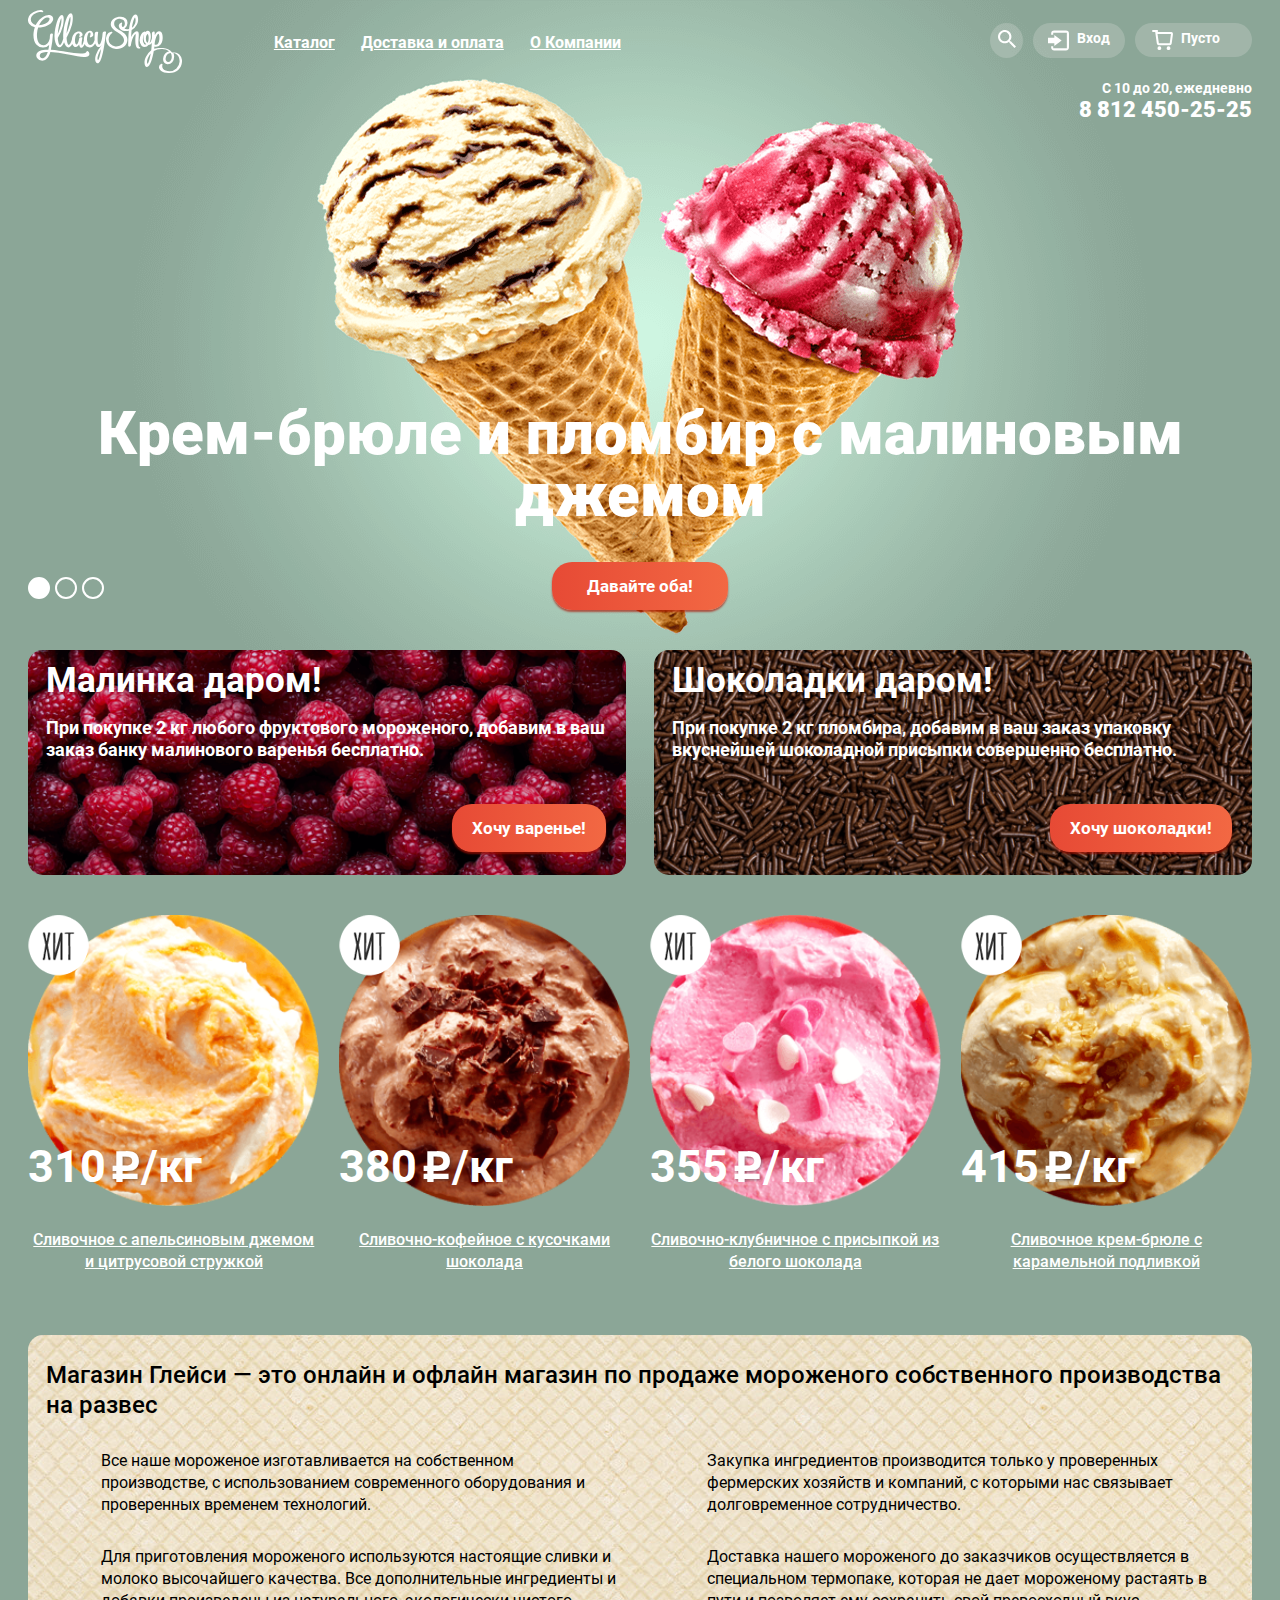
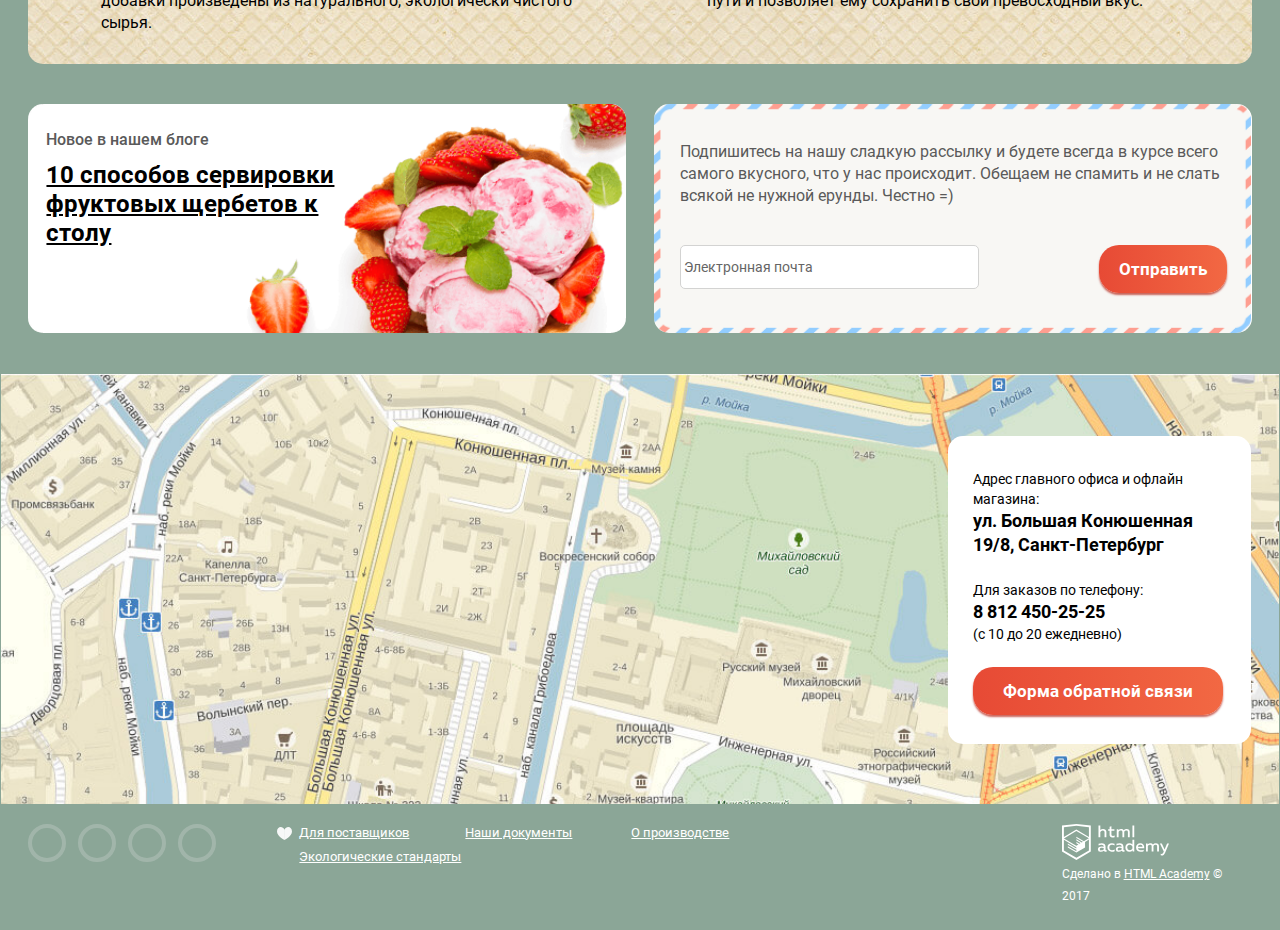
==== commit d0eb9107: "автопрефиксер, баги" ====
--- a/index.html
+++ b/index.html
@@ -50,7 +50,7 @@
                             
                         </div>
                         <div class="entry menu-information">
-                            <svg xmlns="http://www.w3.org/2000/svg" width="21" height="20" viewBox="0 0 20.063 19"><path d="M973,32.968v-0.96a3,3,0,0,1,3-3h11.059a3,3,0,0,1,3,3V44.986a3,3,0,0,1-3,3H976a3,3,0,0,1-3-3V44h2v2h13V31H975v1.968h-2Zm-3,8.046h6.029v2.743l7.027-5.3-7.027-5.3V35.9H970v5.114Z" fill="#fff" fill-opacity="0.99" fill-rule="evenodd" transform="translate(-970 -29)"/>
+                            <svg xmlns="http://www.w3.org/2000/svg" width="21" height="21" viewBox="0 0 20.063 19"><path d="M973,32.968v-0.96a3,3,0,0,1,3-3h11.059a3,3,0,0,1,3,3V44.986a3,3,0,0,1-3,3H976a3,3,0,0,1-3-3V44h2v2h13V31H975v1.968h-2Zm-3,8.046h6.029v2.743l7.027-5.3-7.027-5.3V35.9H970v5.114Z" fill="#fff" fill-opacity="0.99" fill-rule="evenodd" transform="translate(-970 -29)"/>
                             </svg>
                             
                             <a href="#">Вход</a>
@@ -271,7 +271,6 @@
     </div>
     <script src="http://api-maps.yandex.ru/2.1/?lang=ru_RU" type="text/javascript"></script>
     <script async src="js/script.js"></script>
-<!--    <script src="js/rate.js"></script>-->
 </body>
 
 </html>
--- a/css/styles.css
+++ b/css/styles.css
@@ -59,6 +59,8 @@
 
 .slider-wrapper {
     width: 100%;
+    -webkit-transition: 0.1s linear;
+    -o-transition: 0.1s linear;
     transition: 0.1s linear;
 }
 
@@ -113,10 +115,13 @@
     display: inline-block;
     width: 18px;
     height: 18px;
-    border-radius: 50%;
+    -webkit-border-radius: 50%;
+            border-radius: 50%;
     border: 2px solid #ffffff;
     margin-right: 5px;
     cursor: pointer;
+    -webkit-transition: 0.4s linear;
+    -o-transition: 0.4s linear;
     transition: 0.4s linear;
 }
 
@@ -182,27 +187,33 @@
     line-height: 22px;
     font-weight: 700;
     padding: 9px 13px;
+    -webkit-transition: color 0.2s linear;
+    -o-transition: color 0.2s linear;
     transition: color 0.2s linear;
 }
 
 .main-menu a:hover {
     background-color: #f8f7f4;
     color: #000000;
-    border-radius: 20px;
+    -webkit-border-radius: 20px;
+            border-radius: 20px;
     text-decoration: none;
 }
 
 .main-menu a:active {
     background-color: #f8f7f4;
     color: #000000;
-    border-radius: 20px;
-    box-shadow: inset 0px 2px 1px 0px rgba(105, 105, 105, 1);
+    -webkit-border-radius: 20px;
+            border-radius: 20px;
+    -webkit-box-shadow: inset 0px 2px 1px 0px rgba(105, 105, 105, 1);
+            box-shadow: inset 0px 2px 1px 0px rgba(105, 105, 105, 1);
     text-decoration: none;
 }
 
 .main-menu .active {
     background-color: #d07058;
-    border-radius: 20px;
+    -webkit-border-radius: 20px;
+            border-radius: 20px;
 }
 
 .main-menu .active a {
@@ -230,7 +241,8 @@
 
 .main-menu .sub-menu .active {
     background-color: #d07058;
-    border-radius: 0;
+    -webkit-border-radius: 0;
+            border-radius: 0;
     color: #ffffff;
 }
 
@@ -268,13 +280,16 @@
 
 .main-menu .sub-menu a:hover {
     background-color: #fbded7;
-    border-radius: 0;
+    -webkit-border-radius: 0;
+            border-radius: 0;
 }
 
 .main-menu .sub-menu a:active {
     background-color: #f6b5a5;
-    border-radius: 0;
-    box-shadow: none;
+    -webkit-border-radius: 0;
+            border-radius: 0;
+    -webkit-box-shadow: none;
+            box-shadow: none;
 }
 
 .user-block {
@@ -287,8 +302,10 @@
     background-color: #ffffff;
     padding: 0;
     margin: 0;
-    box-shadow: 0px 20px 20px 0px rgba(0, 0, 0, 0.4);
-    border-radius: 5px;
+    -webkit-box-shadow: 0px 20px 20px 0px rgba(0, 0, 0, 0.4);
+            box-shadow: 0px 20px 20px 0px rgba(0, 0, 0, 0.4);
+    -webkit-border-radius: 5px;
+            border-radius: 5px;
     width: 143px;
     position: absolute;
     z-index: 200;
@@ -331,8 +348,11 @@
     padding-right: 8px;
     padding-top: 8px;
     background-color: rgba(248, 247, 244, 0.2);
-    border-radius: 20px;
+    -webkit-border-radius: 20px;
+            border-radius: 20px;
     vertical-align: top;
+    -webkit-transition: 0.3s linear;
+    -o-transition: 0.3s linear;
     transition: 0.3s linear;
 }
 
@@ -354,7 +374,10 @@
 .user-information .search {
     width: 25px;
     height: 25px;
-    border-radius: 50%;
+    -webkit-border-radius: 50%;
+            border-radius: 50%;
+    padding-top: 7px;
+    padding-bottom: 3px;
 }
 
 .user-information .menu-information:hover a {
@@ -373,13 +396,13 @@
 .search-window {
     width: 310px;
     background-color: #f8f7f4;
-    border-radius: 15px;
+    -webkit-border-radius: 15px;
+            border-radius: 15px;
     display: none;
     position: absolute;
     z-index: 200;
     right: 0;
     padding: 16px 16px 17px 16px;
-    transform: translateY(4px);
     margin-top: 5px;
     top: 100%;
 }
@@ -388,19 +411,23 @@
     width: 310px;
     margin: 0 auto;
     border: 1px solid #d3d3d2;
-    border-radius: 5px;
+    -webkit-border-radius: 5px;
+            border-radius: 5px;
     outline: none;
     font-size: 16px;
     line-height: 16px;
     font-family: "Roboto", sans-serif, "Arial";
     font-weight: 700;
     padding: 10px 15px;
-    box-sizing: border-box;
+    -webkit-box-sizing: border-box;
+            box-sizing: border-box;
     background-color: #ffffff;
 }
 .input-filled +label,
 .search-window-input:focus+label {
-    transform: translateY(-27px);
+    -webkit-transform: translateY(-27px);
+        -ms-transform: translateY(-27px);
+            transform: translateY(-27px);
     font-size: 11px;
     color: #5b9ddf;
 }
@@ -445,7 +472,8 @@
 .entry-block {
     width: 242px;
     background-color: #f8f7f4;
-    border-radius: 15px;
+    -webkit-border-radius: 15px;
+            border-radius: 15px;
     padding: 20px 15px 15px 15px;
     display: none;
     position: absolute;
@@ -476,14 +504,16 @@
     width: 240px;
     margin: 0 auto;
     border: 1px solid #d3d3d2;
-    border-radius: 5px;
+    -webkit-border-radius: 5px;
+            border-radius: 5px;
     outline: none;
     font-size: 16px;
     line-height: 24px;
     font-family: "Roboto", sans-serif, "Arial";
     font-weight: 700;
     padding: 8px 15px;
-    box-sizing: border-box;
+    -webkit-box-sizing: border-box;
+            box-sizing: border-box;
     background-color: #ffffff;
     margin-bottom: 15px;
 }
@@ -497,7 +527,9 @@
 }
 
 .entry-input:focus+label {
-    transform: translateY(-27px);
+    -webkit-transform: translateY(-27px);
+        -ms-transform: translateY(-27px);
+            transform: translateY(-27px);
     font-size: 11px;
     color: #5b9ddf;
 }
@@ -556,11 +588,15 @@
 }
 
 .fill-basket .remove::before {
-    transform: rotate(45deg);
+    -webkit-transform: rotate(45deg);
+        -ms-transform: rotate(45deg);
+            transform: rotate(45deg);
 }
 
 .fill-basket .remove::after {
-    transform: rotate(-45deg);
+    -webkit-transform: rotate(-45deg);
+        -ms-transform: rotate(-45deg);
+            transform: rotate(-45deg);
 }
 
 .fill-basket .item-name {
@@ -613,15 +649,18 @@
 .basket .fill-basket {
     width: 540px;
     background-color: #f8f7f4;
-    border-radius: 5px;
-    box-shadow: 0px 20px 20px 0px rgba(0, 0, 0, 0.4);
+    -webkit-border-radius: 5px;
+            border-radius: 5px;
+    -webkit-box-shadow: 0px 20px 20px 0px rgba(0, 0, 0, 0.4);
+            box-shadow: 0px 20px 20px 0px rgba(0, 0, 0, 0.4);
     padding: 26px 15px 21px 17px;
     font-size: 0;
     position: absolute;
     right: 0;
     top: 100%;
     margin-top: 5px;
-    box-sizing: border-box;
+    -webkit-box-sizing: border-box;
+            box-sizing: border-box;
     z-index: 200;
     display: none;
 }
@@ -639,17 +678,23 @@
 }
 
 .features {
+    display: -webkit-box;
+    display: -webkit-flex;
+    display: -ms-flexbox;
     display: flex;
 }
 
 .features .feature-item-left {
     width: 48.837%;
     background: #460715 url("../img/%D0%9C%D0%B0%D0%BB%D0%B8%D0%BD%D0%BE%D0%B2%D1%8B%D0%B9%20%D1%84%D0%BE%D0%BD.png") no-repeat center;
-    background-size: cover;
+    -webkit-background-size: cover;
+            background-size: cover;
     padding: 20px 20px 23px 18px;
     color: #ffffff;
-    border-radius: 15px;
-    box-sizing: border-box;
+    -webkit-border-radius: 15px;
+            border-radius: 15px;
+    -webkit-box-sizing: border-box;
+            box-sizing: border-box;
     margin-right: 2.326%;
 }
 
@@ -671,10 +716,13 @@
 .features .feature-item-right {
     width: 48.837%;
     background: #794d30 url("../img/%D0%A8%D0%BE%D0%BA%D0%BE%D0%BB%D0%B0%D0%B4%D0%BD%D1%8B%D0%B9%20%D1%84%D0%BE%D0%BD.png") no-repeat center;
-    background-size: cover;
+    -webkit-background-size: cover;
+            background-size: cover;
     padding: 20px 20px 23px 18px;
-    border-radius: 15px;
-    box-sizing: border-box;
+    -webkit-border-radius: 15px;
+            border-radius: 15px;
+    -webkit-box-sizing: border-box;
+            box-sizing: border-box;
     color: #ffffff;
 }
 
@@ -697,26 +745,40 @@
     outline: none;
     border: none;
     color: #ffffff;
+    background: -webkit-gradient( linear, left top, right top, from(rgb(231, 74, 53)), to(rgb(242, 104, 67)));
+    background: -webkit-linear-gradient( left, rgb(231, 74, 53) 0%, rgb(242, 104, 67) 100%);
+    background: -o-linear-gradient( left, rgb(231, 74, 53) 0%, rgb(242, 104, 67) 100%);
     background: linear-gradient( 90deg, rgb(231, 74, 53) 0%, rgb(242, 104, 67) 100%);
-    border-radius: 20px;
+    -webkit-border-radius: 20px;
+            border-radius: 20px;
     font-weight: 700;
     font-family: "Roboto", sans-serif, "Arial";
     line-height: 24px;
     padding: 12px 20px;
     font-size: 17px;
-    box-shadow: 0px 2px 2px 0px rgba(172, 16, 0, 0.64);
+    -webkit-box-shadow: 0px 2px 2px 0px rgba(172, 16, 0, 0.64);
+            box-shadow: 0px 2px 2px 0px rgba(172, 16, 0, 0.64);
+    -webkit-transition: 0.4s linear;
+    -o-transition: 0.4s linear;
     transition: 0.4s linear;
     vertical-align: top;
     cursor: pointer;
 }
 
 .btn:hover {
+    background: -webkit-gradient( linear, left top, right top, from(rgba(255, 255, 255, 0.2)), to(rgba(255, 255, 255, 0.2))), -webkit-gradient( linear, left top, right top, from(rgb(231, 74, 53)), to(rgb(242, 104, 67)));
+    background: -webkit-linear-gradient( left, rgba(255, 255, 255, 0.2) 0%, rgba(255, 255, 255, 0.2) 100%), -webkit-linear-gradient( left, rgb(231, 74, 53) 0%, rgb(242, 104, 67) 100%);
+    background: -o-linear-gradient( left, rgba(255, 255, 255, 0.2) 0%, rgba(255, 255, 255, 0.2) 100%), -o-linear-gradient( left, rgb(231, 74, 53) 0%, rgb(242, 104, 67) 100%);
     background: linear-gradient( 90deg, rgba(255, 255, 255, 0.2) 0%, rgba(255, 255, 255, 0.2) 100%), linear-gradient( 90deg, rgb(231, 74, 53) 0%, rgb(242, 104, 67) 100%);
 }
 
 .btn:active {
+    background: -webkit-gradient( linear, left top, right top, from(rgba(0, 0, 0, 0.07)), to(rgba(0, 0, 0, 0.07))), -webkit-gradient( linear, left top, right top, from(rgb(242, 104, 67)), to(rgb(231, 74, 53)));
+    background: -webkit-linear-gradient( left, rgba(0, 0, 0, 0.07) 0%, rgba(0, 0, 0, 0.07) 100%), -webkit-linear-gradient( left, rgb(242, 104, 67) 0%, rgb(231, 74, 53) 100%);
+    background: -o-linear-gradient( left, rgba(0, 0, 0, 0.07) 0%, rgba(0, 0, 0, 0.07) 100%), -o-linear-gradient( left, rgb(242, 104, 67) 0%, rgb(231, 74, 53) 100%);
     background: linear-gradient( 90deg, rgba(0, 0, 0, 0.07) 0%, rgba(0, 0, 0, 0.07) 100%), linear-gradient( 90deg, rgb(242, 104, 67) 0%, rgb(231, 74, 53) 100%);
-    box-shadow: inset 0px 2px 2px 0px rgba(148, 39, 24, 0.004);
+    -webkit-box-shadow: inset 0px 2px 2px 0px rgba(148, 39, 24, 0.004);
+            box-shadow: inset 0px 2px 2px 0px rgba(148, 39, 24, 0.004);
 }
 
 .btn-1 {
@@ -754,6 +816,8 @@
     margin-top: 18px;
     width: 100%;
     visibility: hidden;
+    -webkit-transition: initial;
+    -o-transition: initial;
     transition: initial;
     position: relative;
 }
@@ -770,8 +834,10 @@
     background: rgba(255, 255, 255, 0.2);
     display: inline-block;
     line-height: 1.15;
-    box-shadow: none;
-    box-shadow: inset 0px 0px 0px 2px rgba(255, 255, 255, 1);
+    -webkit-box-shadow: none;
+            box-shadow: none;
+    -webkit-box-shadow: inset 0px 0px 0px 2px rgba(255, 255, 255, 1);
+            box-shadow: inset 0px 0px 0px 2px rgba(255, 255, 255, 1);
     vertical-align: bottom;
     margin-top: 15px;
 }
@@ -784,7 +850,8 @@
 .btn-filter:active {
     color: #000000;
     background: #eaeaea;
-    box-shadow: inset 0px 2px 1px 0px rgba(105, 105, 105, 1);
+    -webkit-box-shadow: inset 0px 2px 1px 0px rgba(105, 105, 105, 1);
+            box-shadow: inset 0px 2px 1px 0px rgba(105, 105, 105, 1);
 }
 
 .items-list {
@@ -792,8 +859,13 @@
     font-size: 0;
     margin-right: -10px;
     margin-left: -10px;
+    display: -webkit-box;
+    display: -webkit-flex;
+    display: -ms-flexbox;
     display: flex;
-    flex-wrap: wrap;
+    -webkit-flex-wrap: wrap;
+        -ms-flex-wrap: wrap;
+            flex-wrap: wrap;
 }
 
 .item-catalog {
@@ -810,7 +882,8 @@
     padding-bottom: 22px;
     margin-bottom: -50px;
     position: relative;
-    box-sizing: border-box;
+    -webkit-box-sizing: border-box;
+            box-sizing: border-box;
 }
 
 .item-description:hover::after {
@@ -821,8 +894,10 @@
     right: 0;
     bottom: 0;
     background-color: rgba(248, 247, 244, 0.3);
-    box-shadow: 0px 20px 20px 0px rgba(0, 0, 0, 0.4);
-    border-radius: 5px;
+    -webkit-box-shadow: 0px 20px 20px 0px rgba(0, 0, 0, 0.4);
+            box-shadow: 0px 20px 20px 0px rgba(0, 0, 0, 0.4);
+    -webkit-border-radius: 5px;
+            border-radius: 5px;
     cursor: pointer;
     z-index: 200;
 }
@@ -909,7 +984,8 @@
     background: #eee2cc url("../img/%D0%A4%D0%BE%D0%BD.jpg");
     padding: 25px 22px 0px 18px;
     margin-bottom: 40px;
-    border-radius: 15px;
+    -webkit-border-radius: 15px;
+            border-radius: 15px;
 }
 
 .shop-description p {
@@ -938,7 +1014,8 @@
     padding-left: 55px;
     width: 48.85%;
     vertical-align: top;
-    box-sizing: border-box;
+    -webkit-box-sizing: border-box;
+            box-sizing: border-box;
     position: relative;
 }
 
@@ -973,17 +1050,23 @@
 
 .news-content {
     margin-bottom: 40px;
+    display: -webkit-box;
+    display: -webkit-flex;
+    display: -ms-flexbox;
     display: flex;
 }
 
 .news-content .news {
     width: 48.837%;
     background: #ffffff url("../img/%D0%9A%D0%BB%D1%83%D0%B1%D0%BD%D0%B8%D1%87%D0%BD%D1%8B%D0%B9%20%D1%84%D0%BE%D0%BD1.png") no-repeat center;
-    background-size: 100% 100%;
-    border-radius: 15px;
+    -webkit-background-size: 100% 100%;
+            background-size: 100% 100%;
+    -webkit-border-radius: 15px;
+            border-radius: 15px;
     padding-top: 25px;
     padding-left: 18px;
-    box-sizing: border-box;
+    -webkit-box-sizing: border-box;
+            box-sizing: border-box;
     margin-right: 2.326%;
 }
 
@@ -1021,9 +1104,12 @@
     width: 48.837%;
     padding-bottom: 40px;
     background: #ffffff url("../img/%D0%9F%D0%BE%D0%B4%D0%BB%D0%BE%D0%B6%D0%BA%D0%B0.png") no-repeat;
-    background-size: 100% 100%;
-    border-radius: 15px;
-    box-sizing: border-box;
+    -webkit-background-size: 100% 100%;
+            background-size: 100% 100%;
+    -webkit-border-radius: 15px;
+            border-radius: 15px;
+    -webkit-box-sizing: border-box;
+            box-sizing: border-box;
 }
 
 .subscription form {
@@ -1043,7 +1129,8 @@
 
 .subscription-input {
     border: 1px solid #d3d3d2;
-    border-radius: 5px;
+    -webkit-border-radius: 5px;
+            border-radius: 5px;
     outline: none;
     color: #000000;
     font-size: 16px;
@@ -1052,7 +1139,8 @@
     font-weight: 400;
     padding: 10px 10px 10px 12px;
     margin-left: 26px;
-    box-sizing: border-box;
+    -webkit-box-sizing: border-box;
+            box-sizing: border-box;
     width: 50%;
     font-weight: 500;
 }
@@ -1069,7 +1157,9 @@
 }
 
 .subscription-input:focus+label {
-    transform: translateY(-27px);
+    -webkit-transform: translateY(-27px);
+        -ms-transform: translateY(-27px);
+            transform: translateY(-27px);
     font-size: 11px;
     color: #5b9ddf;
 }
@@ -1078,7 +1168,8 @@
 #map {
     background-image: url(../img/Layer%203.jpg);
     background-repeat: no-repeat;
-    background-size: cover;
+    -webkit-background-size: cover;
+            background-size: cover;
     width: 100%;
     height: 430px;
 }
@@ -1095,7 +1186,8 @@
     width: 254px;
     background-color: #ffffff;
     padding: 33px 24px 29px 25px;
-    border-radius: 15px;
+    -webkit-border-radius: 15px;
+            border-radius: 15px;
 }
 
 .address-info {
@@ -1130,7 +1222,8 @@
 .social-block .social {
     width: 30px;
     height: 30px;
-    border-radius: 50%;
+    -webkit-border-radius: 50%;
+            border-radius: 50%;
     display: inline-block;
     opacity: 0.8;
     border: 4px solid rgba(194, 206, 199, 0.5);
@@ -1146,7 +1239,8 @@
 .social-block .social:active {
     opacity: 1;
     border: 4px solid rgba(194, 206, 199, 0.7);
-    box-shadow: inset 0px 2px 1px 0px rgba(136, 136, 136, 1);
+    -webkit-box-shadow: inset 0px 2px 1px 0px rgba(136, 136, 136, 1);
+            box-shadow: inset 0px 2px 1px 0px rgba(136, 136, 136, 1);
 }
 
 .social-block .social::before {
@@ -1191,7 +1285,8 @@
 .main-information li {
     display: inline-block;
     min-width: 166px;
-    box-sizing: border-box;
+    -webkit-box-sizing: border-box;
+            box-sizing: border-box;
     position: relative;
 }
 
@@ -1224,10 +1319,12 @@
     font-size: 12px;
     line-height: 16px;
     color: #ffffff;
+    vertical-align: top;
 }
 
 .developer-information a {
     color: #ffffff;
+    vertical-align: top;
 }
 
 .breadcrumps {
@@ -1278,7 +1375,8 @@
     font-weight: 500;
     margin-right: 5px;
     text-align: center;
-    border-radius: 50%;
+    -webkit-border-radius: 50%;
+            border-radius: 50%;
     padding: 3px 9px;
 }
 
@@ -1296,7 +1394,8 @@
 .pages .active-page:active {
     color: #000000;
     background-color: #ffffff;
-    border-radius: 50%;
+    -webkit-border-radius: 50%;
+            border-radius: 50%;
 }
 
 .pages .prev {
@@ -1304,11 +1403,14 @@
     border-left: 2px solid #99ada1;
     width: 9px;
     height: 9px;
-    transform: rotate(-45deg);
+    -webkit-transform: rotate(-45deg);
+        -ms-transform: rotate(-45deg);
+            transform: rotate(-45deg);
     cursor: default;
     margin-right: 8px;
     padding: 0;
-    border-radius: 0;
+    -webkit-border-radius: 0;
+            border-radius: 0;
 }
 
 .pages .next {
@@ -1316,10 +1418,13 @@
     border-right: 2px solid #eaeeec;
     width: 9px;
     height: 9px;
-    transform: rotate(-45deg);
+    -webkit-transform: rotate(-45deg);
+        -ms-transform: rotate(-45deg);
+            transform: rotate(-45deg);
     margin-right: 0;
     padding: 0;
-    border-radius: 0;
+    -webkit-border-radius: 0;
+            border-radius: 0;
 }
 
 .item-select {
@@ -1361,7 +1466,8 @@
 
 .input-area {
     background-color: rgba(255, 255, 255, 0.2);
-    border-radius: 25px;
+    -webkit-border-radius: 25px;
+            border-radius: 25px;
     padding: 9px 15px;
     line-height: 1.3;
 }
@@ -1401,7 +1507,8 @@
     content: "";
     width: 20px;
     height: 20px;
-    border-radius: 50%;
+    -webkit-border-radius: 50%;
+            border-radius: 50%;
     border: 2px solid rgba(255, 255, 255, 0.8);
     top: -2px;
     left: 17px;
@@ -1425,7 +1532,8 @@
 }
 
 .fieldset-species label::before {
-    border-radius: 5px;
+    -webkit-border-radius: 5px;
+            border-radius: 5px;
 }
 
 .fieldset-species label::after {
@@ -1434,8 +1542,11 @@
     height: 7px;
     border-left: 2px solid #ffffff;
     border-bottom: 2px solid #ffffff;
-    transform: rotate(-45deg);
-    border-radius: 0;
+    -webkit-transform: rotate(-45deg);
+        -ms-transform: rotate(-45deg);
+            transform: rotate(-45deg);
+    -webkit-border-radius: 0;
+            border-radius: 0;
     background-color: transparent;
     border-top: 0;
     border-right: 0;
@@ -1488,13 +1599,15 @@
 
 .ui-slider .ui-slider-handle {
     position: absolute;
-    border-radius: 50%;
+    -webkit-border-radius: 50%;
+            border-radius: 50%;
     z-index: 2;
     width: 20px;
     height: 20px;
     background-color: rgb(248, 247, 244);
     cursor: pointer;
-    box-shadow: 0px 2px 2px 0px rgba(0, 0, 0, 0.1);
+    -webkit-box-shadow: 0px 2px 2px 0px rgba(0, 0, 0, 0.1);
+            box-shadow: 0px 2px 2px 0px rgba(0, 0, 0, 0.1);
 }
 
 .ui-slider .ui-slider-range {
@@ -1556,13 +1669,18 @@
     background-color: #ffffff;
     padding: 20px 30px 25px 25px;
     position: fixed;
-    border-radius: 15px;
+    -webkit-border-radius: 15px;
+            border-radius: 15px;
     left: 50%;
     top: 50%;
-    transform: translate(-50%, -50%);
+    -webkit-transform: translate(-50%, -50%);
+        -ms-transform: translate(-50%, -50%);
+            transform: translate(-50%, -50%);
     pointer-events: none;
     opacity: 0;
     visibility: hidden;
+    -webkit-transition: all 0.3s linear;
+    -o-transition: all 0.3s linear;
     transition: all 0.3s linear;
     background-color: #f8f7f4;
 }
@@ -1571,7 +1689,20 @@
     opacity: 1;
     pointer-events: all;
     visibility: visible;
-    animation: appearing 0.5s;
+    -webkit-animation: appearing 0.5s;
+            animation: appearing 0.5s;
+}
+
+@-webkit-keyframes appearing {
+    0% {
+        top: 0;
+        left: 50%;
+    }
+    100% {
+        top: 50%;
+        left: 50%;
+    }
+    ;
 }
 
 @keyframes appearing {
@@ -1598,14 +1729,16 @@
 .pop-up input,
 .pop-up textarea {
     border: 1px solid #d3d3d2;
-    border-radius: 5px;
+    -webkit-border-radius: 5px;
+            border-radius: 5px;
     outline: none;
     font-size: 16px;
     line-height: 24px;
     font-family: "Roboto", sans-serif, "Arial";
     font-weight: 700;
     padding: 10px 15px;
-    box-sizing: border-box;
+    -webkit-box-sizing: border-box;
+            box-sizing: border-box;
     background-color: #ffffff;
 }
 
@@ -1625,7 +1758,9 @@
 }
 
 .pop-up-input:focus+label {
-    transform: translateY(-27px);
+    -webkit-transform: translateY(-27px);
+        -ms-transform: translateY(-27px);
+            transform: translateY(-27px);
     font-size: 11px;
     color: #5b9ddf;
 }
@@ -1668,7 +1803,9 @@
     width: 19px;
     height: 2px;
     background-color: #000000;
-    transform: rotate(45deg);
+    -webkit-transform: rotate(45deg);
+        -ms-transform: rotate(45deg);
+            transform: rotate(45deg);
     top: 9px;
     right: 1px;
 }
@@ -1679,13 +1816,29 @@
     width: 19px;
     height: 2px;
     background-color: #000000;
-    transform: rotate(-45deg);
+    -webkit-transform: rotate(-45deg);
+        -ms-transform: rotate(-45deg);
+            transform: rotate(-45deg);
     top: 9px;
     right: 1px;
 }
 
 .pop-up-error {
-    animation: bounce 0.5s;
+    -webkit-animation: bounce 0.5s;
+            animation: bounce 0.5s;
+}
+
+@-webkit-keyframes bounce {
+    0% {
+        left: 55%;
+    }
+    50% {
+        left: 45%;
+    }
+    100% {
+        left: 50%;
+    }
+    ;
 }
 
 @keyframes bounce {
@@ -1714,4 +1867,4 @@
 
 .overlay-active {
     display: block;
-}
+}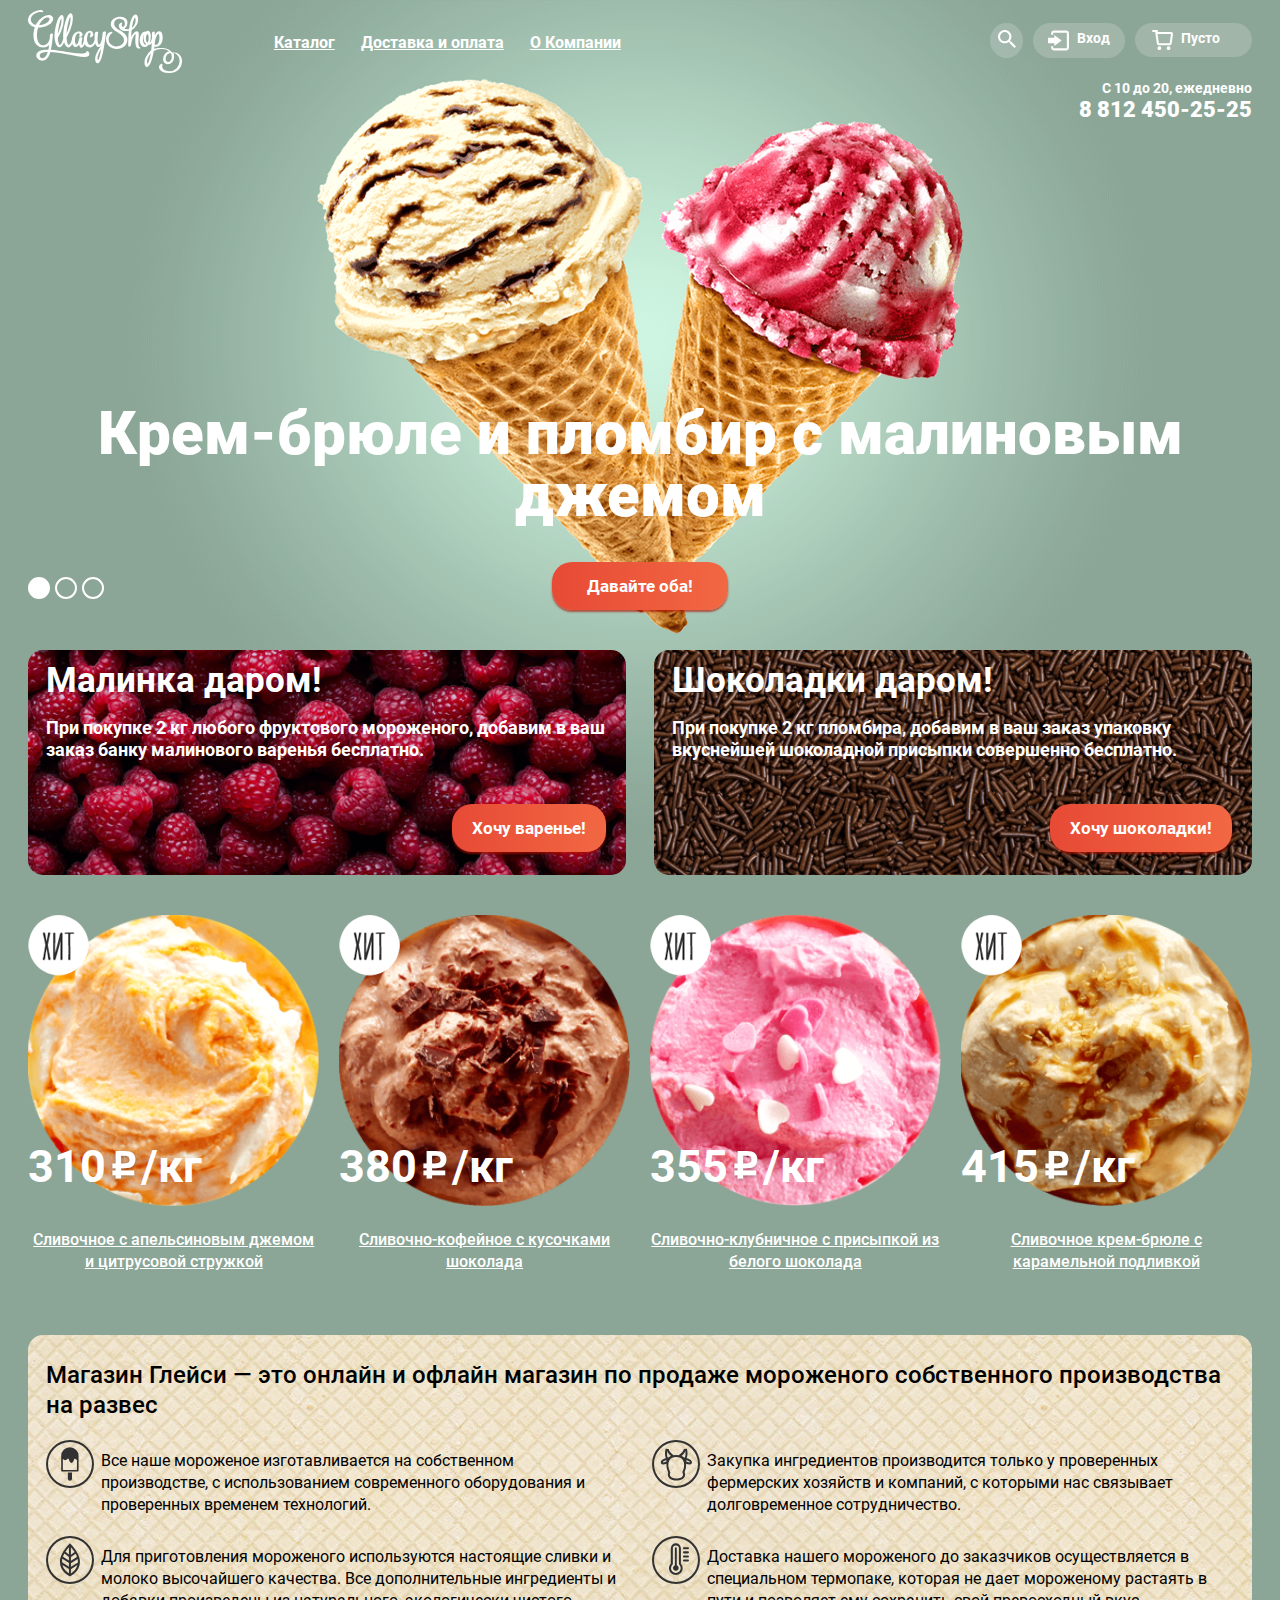
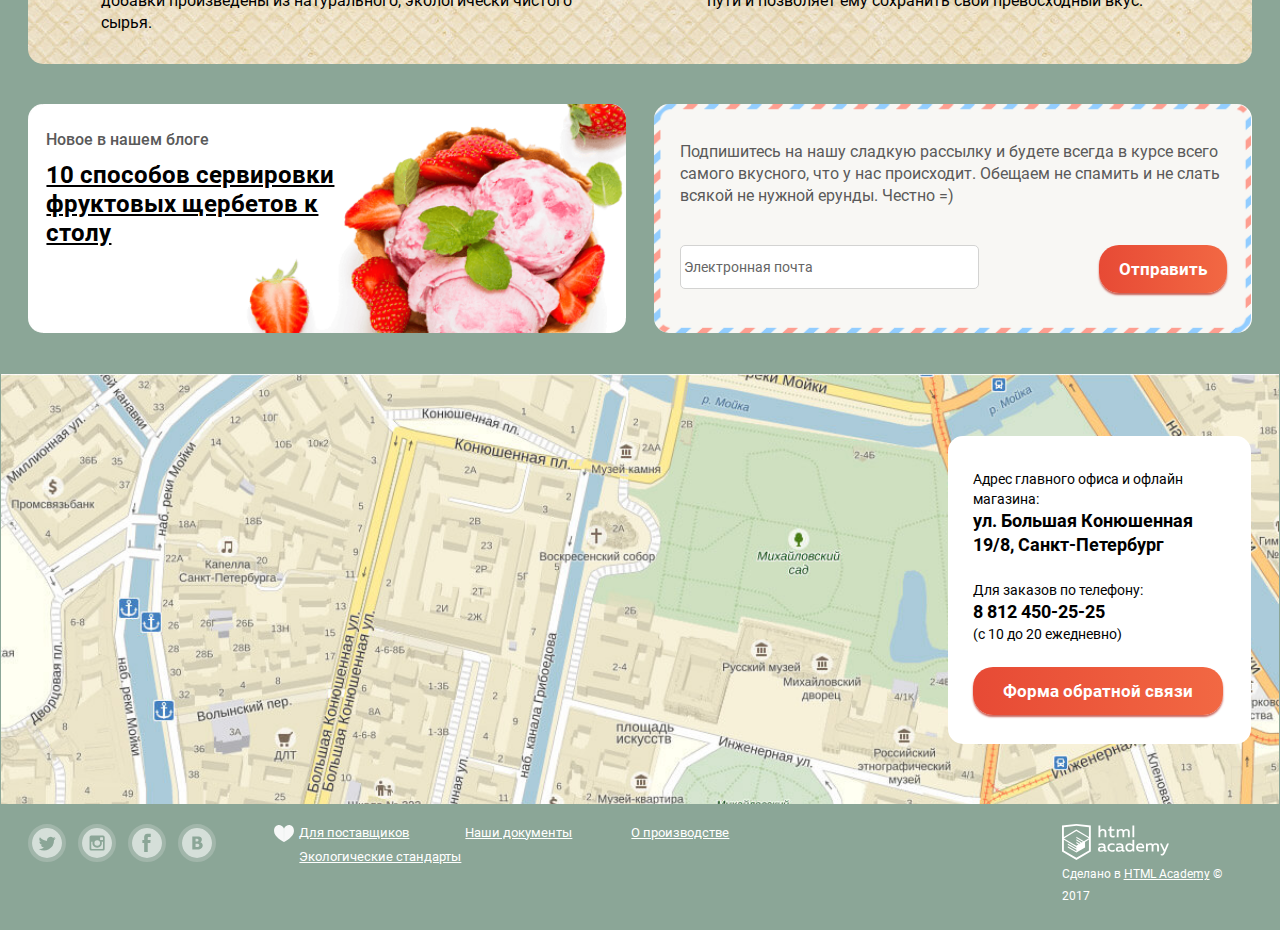
==== commit d832d25f: "добавлен фавикон" ====
--- a/index.html
+++ b/index.html
@@ -1,15 +1,15 @@
 <!DOCTYPE html>
 <html lang="ru">
-
 <head>
     <meta charset="UTF-8">
     <title>Glasy</title>
     <link rel="stylesheet" href="css/normalize.css">
     <link href="css/styles.css" rel="stylesheet">
+    <link rel="icon" href="favicon.ico" type="image/x-icon">
+<link rel="shortcut icon" href="favicon.ico" type="image/x-icon"> 
     <script src="js/jquery-3.2.1.min.js"></script>
     <script src="js/jquery-ui.min.js"></script>
 </head>
-
 <body>
     <input type="radio" id="slider-1" name="slide" checked>
     <input type="radio" id="slider-2" name="slide">
@@ -23,254 +23,224 @@
                 <nav class="main-navigation">
                     <ul class="main-menu">
                         <li class="cataloge"><a href="catalog.html">Каталог</a>
-                        <ul class="sub-menu">
-                            <li><span>Новинки</span></li>
-                            <li><a href="#">Сливочное</a></li>
-                            <li><a href="#">Щербеты</a></li>
-                            <li><a href="#">Фруктовый лед</a></li>
-                            <li><a href="#">Мелорин</a></li>
-                        </ul>
+                            <ul class="sub-menu">
+                                <li><span>Новинки</span></li>
+                                <li><a href="#">Сливочное</a></li>
+                                <li><a href="#">Щербеты</a></li>
+                                <li><a href="#">Фруктовый лед</a></li>
+                                <li><a href="#">Мелорин</a></li>
+                            </ul>
                         </li>
                         <li><a href="#">Доставка и оплата</a></li>
                         <li><a href="#">О Компании</a></li>
                     </ul>
                 </nav>
-
                 <div class="user-block">
                     <div class="user-information">
                         <div class="menu-information search">
                             <a href="#" class="search-item">
-                            <svg xmlns="http://www.w3.org/2000/svg" width="18" height="18" viewBox="0 0 16.7 16.68"><path d="M11.94,10.49h-.76l-.26-.26a6.21,6.21,0,1,0-.68.67l.26.26v.76l4.77,4.76,1.42-1.42Zm-5.73,0A4.29,4.29,0,1,1,10.5,6.2,4.29,4.29,0,0,1,6.21,10.49Z" fill="#fff" fill-rule="evenodd"/></svg></a>
-                           <div class="search-window">
-                                        <div class="entry-point">
-                                            <input type="text" class="search-window-input" id="search-text">
-                                            <label for="search-text">Что ищем?</label>
-                                        </div>
-                                    </div>
-                            
+                                <svg xmlns="http://www.w3.org/2000/svg" width="18" height="18" viewBox="0 0 16.7 16.68"><path d="M11.94,10.49h-.76l-.26-.26a6.21,6.21,0,1,0-.68.67l.26.26v.76l4.77,4.76,1.42-1.42Zm-5.73,0A4.29,4.29,0,1,1,10.5,6.2,4.29,4.29,0,0,1,6.21,10.49Z" fill="#fff" fill-rule="evenodd"/></svg></a>
+                            <div class="search-window">
+                                <div class="entry-point">
+                                    <input type="text" class="search-window-input" id="search-text">
+                                    <label for="search-text">Что ищем?</label>
+                                </div>
+                            </div>
                         </div>
                         <div class="entry menu-information">
                             <svg xmlns="http://www.w3.org/2000/svg" width="21" height="21" viewBox="0 0 20.063 19"><path d="M973,32.968v-0.96a3,3,0,0,1,3-3h11.059a3,3,0,0,1,3,3V44.986a3,3,0,0,1-3,3H976a3,3,0,0,1-3-3V44h2v2h13V31H975v1.968h-2Zm-3,8.046h6.029v2.743l7.027-5.3-7.027-5.3V35.9H970v5.114Z" fill="#fff" fill-opacity="0.99" fill-rule="evenodd" transform="translate(-970 -29)"/>
                             </svg>
-                            
                             <a href="#">Вход</a>
                             <div class="entry-block clearfix">
-                                      <form action="">
-                                            <div class="entry-point">
-                                                <input type="email" id="email" class="entry-input">
-                                                <label for="email">Электронная почта</label>
-                                            </div>
-                                           <div class="entry-point">
-                                               <input type="password" id="password" class="entry-input">
-                                               <label for="password">Пароль</label>
-                                           </div>
-                                           <button type="submit" class="btn btn-entry">Войти</button>
-                                       </form>
-                                       <a href="#">Забыли пароль?</a>
-                            <a href="#">Новая регистрация</a>
-                            
-                                                </div>
-                                                
-                        </div>
-                   <div class="menu-information basket">
-                        <svg xmlns="http://www.w3.org/2000/svg" width="21" height="20" viewBox="0 0 20.63 19.7"><path d="M7.25,16a1.87,1.87,0,1,0,1.87,1.87A1.87,1.87,0,0,0,7.25,16ZM19.07,2H5.1A1,1,0,0,0,6,1,1,1,0,0,0,5,0H1A1,1,0,0,0,1,2H3.13a3.68,3.68,0,0,0,.14,1.05L4.73,13.34A2,2,0,0,0,6.61,15H17.49a2,2,0,0,0,1.88-1.64l1.2-8.91C20.84,3.11,20.17,2,19.07,2Zm-.47,2.17-1.19,8.79s0,0,0,0H6.73l-1.31-9H18.62ZM16.25,16a1.87,1.87,0,1,0,1.87,1.87A1.87,1.87,0,0,0,16.25,16Z" fill="#fff"/></svg>
-                         <a href="#">Пусто</a>
-                    </div>
-                </div>
-                <div class="main-contacts">
-                    С 10 до 20, ежедневно<br><span>8 812 450-25-25</span>
-                </div>
-            </div>
-    </div>
-
-    </header>
-    <main>
-        <div class="slider-content wrapper">
-            <div class="slider-control"> <label for="slider-1"></label>
-                <label for="slider-2"></label>
-                <label for="slider-3"></label></div>
-            <div class="slider">
-                <div class="slider-1">
-                    <b>Крем-брюле и пломбир с малиновым джемом</b>
-                    <button class="btn btn-slider">Давайте оба!</button>
-                </div>
-                <div class="slider-2">
+                                <form action="">
+                                    <div class="entry-point">
+                                        <input type="email" id="email" class="entry-input">
+                                        <label for="email">Электронная почта</label>
+                                    </div>
+                                    <div class="entry-point">
+                                        <input type="password" id="password" class="entry-input">
+                                        <label for="password">Пароль</label>
+                                    </div>
+                                    <button type="submit" class="btn btn-entry">Войти</button>
+                                </form>
+                                <a href="#">Забыли пароль?</a>
+                                <a href="#">Новая регистрация</a>
+                            </div>
+                        </div>
+                        <div class="menu-information basket">
+                            <svg xmlns="http://www.w3.org/2000/svg" width="21" height="20" viewBox="0 0 20.63 19.7"><path d="M7.25,16a1.87,1.87,0,1,0,1.87,1.87A1.87,1.87,0,0,0,7.25,16ZM19.07,2H5.1A1,1,0,0,0,6,1,1,1,0,0,0,5,0H1A1,1,0,0,0,1,2H3.13a3.68,3.68,0,0,0,.14,1.05L4.73,13.34A2,2,0,0,0,6.61,15H17.49a2,2,0,0,0,1.88-1.64l1.2-8.91C20.84,3.11,20.17,2,19.07,2Zm-.47,2.17-1.19,8.79s0,0,0,0H6.73l-1.31-9H18.62ZM16.25,16a1.87,1.87,0,1,0,1.87,1.87A1.87,1.87,0,0,0,16.25,16Z" fill="#fff"/></svg>
+                            <a href="#">Пусто</a>
+                        </div>
+                    </div>
+                    <div class="main-contacts">
+                        С 10 до 20, ежедневно<br><span>8 812 450-25-25</span>
+                    </div>
+                </div>
+            </div>
+        </header>
+        <main>
+            <div class="slider-content wrapper">
+                <div class="slider-control"> <label for="slider-1"></label>
+                    <label for="slider-2"></label>
+                    <label for="slider-3"></label></div>
+                <div class="slider">
+                    <div class="slider-1">
+                        <b>Крем-брюле и пломбир с малиновым джемом</b>
+                        <button class="btn btn-slider">Давайте оба!</button>
+                    </div>
+                    <div class="slider-2">
                         <b>Шоколадный пломбир и лимонный сорбет</b>
                         <button class="btn btn-slider">Давайте оба!</button>
-                </div>
-                <div class="slider-3">
+                    </div>
+                    <div class="slider-3">
                         <b>Пломбир с помадкой и клубничный щербет</b>
                         <button class="btn btn-slider">Давайте оба!</button>
                     </div>
-            </div>
-        </div>
-        <div class="features clearfix wrapper">
-            <div class="feature-item-left">
-                <b>Малинка даром!</b>
-                <p>При покупке 2 кг любого фруктового мороженого, добавим в ваш заказ банку малинового варенья бесплатно.
-                </p>
-               
-                <button class="btn btn-1">Хочу варенье!</button>
-            </div>
-            <div class="feature-item-right">
-                <b>Шоколадки даром!</b>
-                <p>При покупке 2 кг пломбира, добавим в ваш заказ упаковку вкуснейшей шоколадной присыпки совершенно бесплатно.</p>
-                <button class="btn btn-1">Хочу шоколадки!</button>
-            </div>
-        </div>
-        <div class="wrapper">
-        <div class="items-list clearfix">
-            
-                <div class="item-description">
-                    <div class="item">
-                        <img class="ice-cream-item" src="img/1.png" alt="Сливочное с апельсиновым джемом и цитрусовой стружкой">
-                        
-                        <div class="price">
-                            <span class="price-description">310</span>
-                            
-                            
-                            <span>/кг</span>
-                        </div>
-                    </div>
-                    <a href="#">Сливочное с апельсиновым джемом и цитрусовой стружкой</a>
-                    <button class="btn btn-item">Быстрый просмотр</button>
-                </div>
-           
-            
-                <div class="item-description">
-                    <div class="item">
-                        <img class="ice-cream-item" src="img/2.png" alt="Сливочно-кофейное с кусочками шоколада">
-                        <div class="price">
-                            <span class="price-description">380</span>
-                            
-                            <span>/кг</span>
-                        </div>
-                    </div>
-                    <a href="#">Сливочно-кофейное с кусочками шоколада</a>
-                    <button class="btn btn-item">Быстрый просмотр</button>
-                </div>
-           
-           
-                <div class="item-description">
-                    <div class="item">
-                        <img class="ice-cream-item" src="img/3.png" alt="Сливочно-клубничное с присыпкой из белого шоколада">
-                        
-                        <div class="price">
-                            <span class="price-description">355</span>
-                           
-                            <span>/кг</span>
-                        </div>
-                    </div>
-                    <a href="#">Сливочно-клубничное с присыпкой из белого шоколада</a>
-                    <button class="btn btn-item">Быстрый просмотр</button>
-                </div>
-            
-            
-                <div class="item-description">
-                    <div class="item">
-                        <img class="ice-cream-item" src="img/4.png" alt="Сливочное крем-брюле с карамельной подливкой">
-                        
-                        <div class="price">
-                            <span class="price-description">415</span>
-                            
-                            <span>/кг</span>
-                        </div>
+                </div>
+            </div>
+            <div class="features clearfix wrapper">
+                <div class="feature-item-left">
+                    <b>Малинка даром!</b>
+                    <p>При покупке 2 кг любого фруктового мороженого, добавим в ваш заказ банку малинового варенья бесплатно.
+                    </p>
+                    <button class="btn btn-1">Хочу варенье!</button>
+                </div>
+                <div class="feature-item-right">
+                    <b>Шоколадки даром!</b>
+                    <p>При покупке 2 кг пломбира, добавим в ваш заказ упаковку вкуснейшей шоколадной присыпки совершенно бесплатно.</p>
+                    <button class="btn btn-1">Хочу шоколадки!</button>
+                </div>
+            </div>
+            <div class="wrapper">
+                <div class="items-list clearfix">
+                    <div class="item-description">
+                        <div class="item">
+                            <img class="ice-cream-item" src="img/1.png" alt="Сливочное с апельсиновым джемом и цитрусовой стружкой">
+                            <div class="price">
+                                <span class="price-description">310</span>
+                                <span>/кг</span>
+                            </div>
+                        </div>
+                        <a href="#">Сливочное с апельсиновым джемом и цитрусовой стружкой</a>
+                        <button class="btn btn-item">Быстрый просмотр</button>
+                    </div>
+                    <div class="item-description">
+                        <div class="item">
+                            <img class="ice-cream-item" src="img/2.png" alt="Сливочно-кофейное с кусочками шоколада">
+                            <div class="price">
+                                <span class="price-description">380</span>
+                                <span>/кг</span>
+                            </div>
+                        </div>
+                        <a href="#">Сливочно-кофейное с кусочками шоколада</a>
+                        <button class="btn btn-item">Быстрый просмотр</button>
+                    </div>
+                    <div class="item-description">
+                        <div class="item">
+                            <img class="ice-cream-item" src="img/3.png" alt="Сливочно-клубничное с присыпкой из белого шоколада">
+                            <div class="price">
+                                <span class="price-description">355</span>
+                                <span>/кг</span>
+                            </div>
+                        </div>
+                        <a href="#">Сливочно-клубничное с присыпкой из белого шоколада</a>
+                        <button class="btn btn-item">Быстрый просмотр</button>
+                    </div>
+                    <div class="item-description">
+                        <div class="item">
+                            <img class="ice-cream-item" src="img/4.png" alt="Сливочное крем-брюле с карамельной подливкой">
+                            <div class="price">
+                                <span class="price-description">415</span>
+                                <span>/кг</span>
+                            </div>
                         </div>
                         <a href="#">Сливочное крем-брюле с карамельной подливкой</a>
                         <button class="btn btn-item">Быстрый просмотр</button>
-                    
-                </div>
-            
-        </div>
-        </div>
-        <div class="wrapper">
-            <div class="shop-description">
-                <p>Магазин Глейси — это онлайн и офлайн магазин по продаже мороженого собственного производства на развес</p>
-                <ul class="description-items">
-                    <li class="ice-cream">
-                    Все наше мороженое изготавливается на собственном производстве, с использованием современного оборудования и проверенных временем технологий.</li>
-                    <li class="cow">Закупка ингредиентов производится только у проверенных фермерских хозяйств и компаний, с которыми нас связывает долговременное сотрудничество. </li>
-                    <li class="tree">Для приготовления мороженого используются настоящие сливки и молоко высочайшего качества. Все дополнительные ингредиенты и добавки произведены из натурального, экологически чистого сырья. </li>
-                    <li class="temperature">Доставка нашего мороженого до заказчиков осуществляется в специальном термопаке, которая не дает мороженому растаять в пути и позволяет ему сохранить свой превосходный вкус.</li>
-                </ul>
-            </div>
-        </div>
-        <div class="wrapper news-content clearfix">
-            <div class="news">
-                <h3>Новое в нашем блоге</h3>
-                <p><a href="#">10  способов сервировки
+                    </div>
+                </div>
+            </div>
+            <div class="wrapper">
+                <div class="shop-description">
+                    <p>Магазин Глейси — это онлайн и офлайн магазин по продаже мороженого собственного производства на развес</p>
+                    <ul class="description-items">
+                        <li class="ice-cream">
+                            Все наше мороженое изготавливается на собственном производстве, с использованием современного оборудования и проверенных временем технологий.</li>
+                        <li class="cow">Закупка ингредиентов производится только у проверенных фермерских хозяйств и компаний, с которыми нас связывает долговременное сотрудничество. </li>
+                        <li class="tree">Для приготовления мороженого используются настоящие сливки и молоко высочайшего качества. Все дополнительные ингредиенты и добавки произведены из натурального, экологически чистого сырья. </li>
+                        <li class="temperature">Доставка нашего мороженого до заказчиков осуществляется в специальном термопаке, которая не дает мороженому растаять в пути и позволяет ему сохранить свой превосходный вкус.</li>
+                    </ul>
+                </div>
+            </div>
+            <div class="wrapper news-content clearfix">
+                <div class="news">
+                    <h3>Новое в нашем блоге</h3>
+                    <p><a href="#">10  способов сервировки
               фруктовых щербетов
               к столу</a></p>
-            </div>
-            <div class="subscription">
-                <p>Подпишитесь на нашу сладкую рассылку и будете всегда в курсе всего самого вкусного, что у нас происходит. Обещаем не спамить и не слать всякой не нужной ерунды. Честно =)
-
-                </p>
-                <form action="">
-                    <input type="email" name="email-block" id="email-block" class="subscription-input">
-                    <label for="email-block">Электронная почта</label>
-                    <button type="submit" class="btn btn-2">Отправить</button>
-
-                </form>
-            </div>
+                </div>
+                <div class="subscription">
+                    <p>Подпишитесь на нашу сладкую рассылку и будете всегда в курсе всего самого вкусного, что у нас происходит. Обещаем не спамить и не слать всякой не нужной ерунды. Честно =)
+                    </p>
+                    <form action="">
+                        <input type="email" name="email-block" id="email-block" class="subscription-input">
+                        <label for="email-block">Электронная почта</label>
+                        <button type="submit" class="btn btn-2">Отправить</button>
+                    </form>
+                </div>
+            </div>
+            <div class="contacts">
+                <div id="map"></div>
+                <div class="wrapper address-info">
+                    <div class="address-content">
+                        <p> Адрес главного офиса и офлайн магазина:<br> <span>ул. Большая Конюшенная 19/8, Санкт-Петербург</span></p>
+                        <p> Для заказов по телефону: <br><span>8 812 450-25-25</span><br> (с 10 до 20 ежедневно)</p>
+                        <button class="btn btn-write">Форма обратной связи</button>
+                    </div>
+                </div>
+            </div>
+        </main>
+        <footer>
+            <div class="wrapper clearfix">
+                <div class="social-block">
+                    <a href="#" class="social social-tw">Твитер</a>
+                    <a href="#" class="social social-inst">Инстаграм</a>
+                    <a href="#" class="social social-fb">Фэйсбук</a>
+                    <a href="#" class="social social-vk">Вконтакте</a>
+                </div>
+                <div class="main-information-block">
+                    <ul class="main-information">
+                        <li><a href="#" class="heart">Для поставщиков</a></li>
+                        <li><a href="#">Наши документы</a></li>
+                        <li><a href="#">О производстве</a></li>
+                        <li><a href="#">Экологические стандарты</a></li>
+                    </ul>
+                </div>
+                <div class="developer-information">
+                    <div class="logo-image">
+                        <img src="img/htmlacademy.svg" alt="Htmlacademy">
+                    </div>
+                    <span>Сделано в <a href="#">HTML Academy</a> © 2017</span>
+                </div>
+            </div>
+        </footer>
+        <div class="pop-up">
+            <button class="close" type="button" title="Закрыть"></button>
+            <form action="">
+                <p>Мы обязательно вам ответим!</p>
+                <div class="pop-up-form"><input type="text" name="login" id="yourname" class="pop-up-input">
+                    <label for="yourname">Как вас зовут?</label></div>
+                <div class="pop-up-form"><input type="email" name="youremail" id="youremail" class="pop-up-input">
+                    <label for="youremail">Ваша почта для ответа?</label></div>
+                <div class="pop-up-form">
+                    <textarea name="description" id="description" cols="30" rows="6" class="pop-up-input"></textarea>
+                    <label for="description">Напишите что-нибудь...</label>
+                </div>
+                <button type="submit" class="btn btn-send">Отправить</button>
+            </form>
         </div>
-        <div class="contacts">
-            <div id="map"></div>
-            <div class="wrapper address-info">
-                <div class="address-content">
-                    <p> Адрес главного офиса и офлайн магазина:<br> <span>ул. Большая Конюшенная 19/8, Санкт-Петербург</span></p>
-                    <p> Для заказов по телефону: <br><span>8 812 450-25-25</span><br> (с 10 до 20 ежедневно)</p>
-                    <button class="btn btn-write">Форма обратной связи</button>
-                </div>
-            </div>
-        </div>
-    </main>
-    <footer>
-        <div class="wrapper clearfix">
-            <div class="social-block">
-                <a href="#" class="social social-tw">Твитер</a>
-                <a href="#" class="social social-inst">Инстаграм</a>
-                <a href="#" class="social social-fb">Фэйсбук</a>
-                <a href="#" class="social social-vk">Вконтакте</a>
-            </div>
-            <div class="main-information-block">
-                <ul class="main-information">
-                    <li><a href="#" class="heart">Для поставщиков</a></li>
-                    <li><a href="#">Наши документы</a></li>
-                    <li><a href="#">О производстве</a></li>
-                    <li><a href="#">Экологические стандарты</a></li>
-                </ul>
-            </div>
-            <div class="developer-information">
-                <div class="logo-image">
-                    <img src="img/htmlacademy.svg" alt="Htmlacademy">
-                </div>
-                <span>Сделано в <a href="#">HTML Academy</a> © 2017</span>
-
-            </div>
-        </div>
-    </footer>
-    <div class="pop-up">
-        <button class="close" type="button" title="Закрыть"></button>
-        <form action="">
-            <p>Мы обязательно вам ответим!</p>
-            <div class="pop-up-form"><input type="text" name="login" id="yourname" class="pop-up-input">
-            <label for="yourname">Как вас зовут?</label></div>
-            <div class="pop-up-form"><input type="email" name="youremail" id="youremail" class="pop-up-input">
-            <label for="youremail">Ваша почта для ответа?</label></div>
-            <div class="pop-up-form">
-                <textarea name="description" id="description" cols="30" rows="6" class="pop-up-input"></textarea>
-                <label for="description">Напишите что-нибудь...</label>
-            </div>
-            <button type="submit" class="btn btn-send">Отправить</button>
-        </form>
-
-    </div>
-
-    <div class="overlay"></div>
+        <div class="overlay"></div>
     </div>
     <script src="http://api-maps.yandex.ru/2.1/?lang=ru_RU" type="text/javascript"></script>
     <script async src="js/script.js"></script>
 </body>
-
 </html>
--- a/css/styles.css
+++ b/css/styles.css
@@ -40,6 +40,7 @@
     line-height: 22px;
     background-color: #8ba697;
     min-width: 815px;
+    max-width: 1920px;
 }
 
 #slider-1:checked~.slider-wrapper {
@@ -116,7 +117,7 @@
     width: 18px;
     height: 18px;
     -webkit-border-radius: 50%;
-            border-radius: 50%;
+    border-radius: 50%;
     border: 2px solid #ffffff;
     margin-right: 5px;
     cursor: pointer;
@@ -196,7 +197,7 @@
     background-color: #f8f7f4;
     color: #000000;
     -webkit-border-radius: 20px;
-            border-radius: 20px;
+    border-radius: 20px;
     text-decoration: none;
 }
 
@@ -204,16 +205,16 @@
     background-color: #f8f7f4;
     color: #000000;
     -webkit-border-radius: 20px;
-            border-radius: 20px;
+    border-radius: 20px;
     -webkit-box-shadow: inset 0px 2px 1px 0px rgba(105, 105, 105, 1);
-            box-shadow: inset 0px 2px 1px 0px rgba(105, 105, 105, 1);
+    box-shadow: inset 0px 2px 1px 0px rgba(105, 105, 105, 1);
     text-decoration: none;
 }
 
 .main-menu .active {
     background-color: #d07058;
     -webkit-border-radius: 20px;
-            border-radius: 20px;
+    border-radius: 20px;
 }
 
 .main-menu .active a {
@@ -242,7 +243,7 @@
 .main-menu .sub-menu .active {
     background-color: #d07058;
     -webkit-border-radius: 0;
-            border-radius: 0;
+    border-radius: 0;
     color: #ffffff;
 }
 
@@ -281,15 +282,15 @@
 .main-menu .sub-menu a:hover {
     background-color: #fbded7;
     -webkit-border-radius: 0;
-            border-radius: 0;
+    border-radius: 0;
 }
 
 .main-menu .sub-menu a:active {
     background-color: #f6b5a5;
     -webkit-border-radius: 0;
-            border-radius: 0;
+    border-radius: 0;
     -webkit-box-shadow: none;
-            box-shadow: none;
+    box-shadow: none;
 }
 
 .user-block {
@@ -303,9 +304,9 @@
     padding: 0;
     margin: 0;
     -webkit-box-shadow: 0px 20px 20px 0px rgba(0, 0, 0, 0.4);
-            box-shadow: 0px 20px 20px 0px rgba(0, 0, 0, 0.4);
+    box-shadow: 0px 20px 20px 0px rgba(0, 0, 0, 0.4);
     -webkit-border-radius: 5px;
-            border-radius: 5px;
+    border-radius: 5px;
     width: 143px;
     position: absolute;
     z-index: 200;
@@ -349,7 +350,7 @@
     padding-top: 8px;
     background-color: rgba(248, 247, 244, 0.2);
     -webkit-border-radius: 20px;
-            border-radius: 20px;
+    border-radius: 20px;
     vertical-align: top;
     -webkit-transition: 0.3s linear;
     -o-transition: 0.3s linear;
@@ -375,7 +376,7 @@
     width: 25px;
     height: 25px;
     -webkit-border-radius: 50%;
-            border-radius: 50%;
+    border-radius: 50%;
     padding-top: 7px;
     padding-bottom: 3px;
 }
@@ -397,7 +398,7 @@
     width: 310px;
     background-color: #f8f7f4;
     -webkit-border-radius: 15px;
-            border-radius: 15px;
+    border-radius: 15px;
     display: none;
     position: absolute;
     z-index: 200;
@@ -412,7 +413,7 @@
     margin: 0 auto;
     border: 1px solid #d3d3d2;
     -webkit-border-radius: 5px;
-            border-radius: 5px;
+    border-radius: 5px;
     outline: none;
     font-size: 16px;
     line-height: 16px;
@@ -420,18 +421,22 @@
     font-weight: 700;
     padding: 10px 15px;
     -webkit-box-sizing: border-box;
-            box-sizing: border-box;
+    box-sizing: border-box;
     background-color: #ffffff;
 }
-.input-filled +label,
+
+.input-filled+label,
 .search-window-input:focus+label {
     -webkit-transform: translateY(-27px);
-        -ms-transform: translateY(-27px);
-            transform: translateY(-27px);
+    -ms-transform: translateY(-27px);
+    transform: translateY(-27px);
     font-size: 11px;
     color: #5b9ddf;
 }
-.search-window .input-filled +label {font-size: 11px;}
+
+.search-window .input-filled+label {
+    font-size: 11px;
+}
 
 .search-window label {
     font-size: 14px;
@@ -473,7 +478,7 @@
     width: 242px;
     background-color: #f8f7f4;
     -webkit-border-radius: 15px;
-            border-radius: 15px;
+    border-radius: 15px;
     padding: 20px 15px 15px 15px;
     display: none;
     position: absolute;
@@ -505,7 +510,7 @@
     margin: 0 auto;
     border: 1px solid #d3d3d2;
     -webkit-border-radius: 5px;
-            border-radius: 5px;
+    border-radius: 5px;
     outline: none;
     font-size: 16px;
     line-height: 24px;
@@ -513,7 +518,7 @@
     font-weight: 700;
     padding: 8px 15px;
     -webkit-box-sizing: border-box;
-            box-sizing: border-box;
+    box-sizing: border-box;
     background-color: #ffffff;
     margin-bottom: 15px;
 }
@@ -528,12 +533,15 @@
 
 .entry-input:focus+label {
     -webkit-transform: translateY(-27px);
-        -ms-transform: translateY(-27px);
-            transform: translateY(-27px);
+    -ms-transform: translateY(-27px);
+    transform: translateY(-27px);
     font-size: 11px;
     color: #5b9ddf;
 }
-.entry-point .input-filled +label {font-size: 11px;}
+
+.entry-point .input-filled+label {
+    font-size: 11px;
+}
 
 .entry-point {
     position: relative;
@@ -589,14 +597,14 @@
 
 .fill-basket .remove::before {
     -webkit-transform: rotate(45deg);
-        -ms-transform: rotate(45deg);
-            transform: rotate(45deg);
+    -ms-transform: rotate(45deg);
+    transform: rotate(45deg);
 }
 
 .fill-basket .remove::after {
     -webkit-transform: rotate(-45deg);
-        -ms-transform: rotate(-45deg);
-            transform: rotate(-45deg);
+    -ms-transform: rotate(-45deg);
+    transform: rotate(-45deg);
 }
 
 .fill-basket .item-name {
@@ -650,9 +658,9 @@
     width: 540px;
     background-color: #f8f7f4;
     -webkit-border-radius: 5px;
-            border-radius: 5px;
+    border-radius: 5px;
     -webkit-box-shadow: 0px 20px 20px 0px rgba(0, 0, 0, 0.4);
-            box-shadow: 0px 20px 20px 0px rgba(0, 0, 0, 0.4);
+    box-shadow: 0px 20px 20px 0px rgba(0, 0, 0, 0.4);
     padding: 26px 15px 21px 17px;
     font-size: 0;
     position: absolute;
@@ -660,7 +668,7 @@
     top: 100%;
     margin-top: 5px;
     -webkit-box-sizing: border-box;
-            box-sizing: border-box;
+    box-sizing: border-box;
     z-index: 200;
     display: none;
 }
@@ -688,13 +696,13 @@
     width: 48.837%;
     background: #460715 url("../img/%D0%9C%D0%B0%D0%BB%D0%B8%D0%BD%D0%BE%D0%B2%D1%8B%D0%B9%20%D1%84%D0%BE%D0%BD.png") no-repeat center;
     -webkit-background-size: cover;
-            background-size: cover;
+    background-size: cover;
     padding: 20px 20px 23px 18px;
     color: #ffffff;
     -webkit-border-radius: 15px;
-            border-radius: 15px;
+    border-radius: 15px;
     -webkit-box-sizing: border-box;
-            box-sizing: border-box;
+    box-sizing: border-box;
     margin-right: 2.326%;
 }
 
@@ -717,12 +725,12 @@
     width: 48.837%;
     background: #794d30 url("../img/%D0%A8%D0%BE%D0%BA%D0%BE%D0%BB%D0%B0%D0%B4%D0%BD%D1%8B%D0%B9%20%D1%84%D0%BE%D0%BD.png") no-repeat center;
     -webkit-background-size: cover;
-            background-size: cover;
+    background-size: cover;
     padding: 20px 20px 23px 18px;
     -webkit-border-radius: 15px;
-            border-radius: 15px;
+    border-radius: 15px;
     -webkit-box-sizing: border-box;
-            box-sizing: border-box;
+    box-sizing: border-box;
     color: #ffffff;
 }
 
@@ -750,14 +758,14 @@
     background: -o-linear-gradient( left, rgb(231, 74, 53) 0%, rgb(242, 104, 67) 100%);
     background: linear-gradient( 90deg, rgb(231, 74, 53) 0%, rgb(242, 104, 67) 100%);
     -webkit-border-radius: 20px;
-            border-radius: 20px;
+    border-radius: 20px;
     font-weight: 700;
     font-family: "Roboto", sans-serif, "Arial";
     line-height: 24px;
     padding: 12px 20px;
     font-size: 17px;
     -webkit-box-shadow: 0px 2px 2px 0px rgba(172, 16, 0, 0.64);
-            box-shadow: 0px 2px 2px 0px rgba(172, 16, 0, 0.64);
+    box-shadow: 0px 2px 2px 0px rgba(172, 16, 0, 0.64);
     -webkit-transition: 0.4s linear;
     -o-transition: 0.4s linear;
     transition: 0.4s linear;
@@ -778,7 +786,7 @@
     background: -o-linear-gradient( left, rgba(0, 0, 0, 0.07) 0%, rgba(0, 0, 0, 0.07) 100%), -o-linear-gradient( left, rgb(242, 104, 67) 0%, rgb(231, 74, 53) 100%);
     background: linear-gradient( 90deg, rgba(0, 0, 0, 0.07) 0%, rgba(0, 0, 0, 0.07) 100%), linear-gradient( 90deg, rgb(242, 104, 67) 0%, rgb(231, 74, 53) 100%);
     -webkit-box-shadow: inset 0px 2px 2px 0px rgba(148, 39, 24, 0.004);
-            box-shadow: inset 0px 2px 2px 0px rgba(148, 39, 24, 0.004);
+    box-shadow: inset 0px 2px 2px 0px rgba(148, 39, 24, 0.004);
 }
 
 .btn-1 {
@@ -835,9 +843,9 @@
     display: inline-block;
     line-height: 1.15;
     -webkit-box-shadow: none;
-            box-shadow: none;
+    box-shadow: none;
     -webkit-box-shadow: inset 0px 0px 0px 2px rgba(255, 255, 255, 1);
-            box-shadow: inset 0px 0px 0px 2px rgba(255, 255, 255, 1);
+    box-shadow: inset 0px 0px 0px 2px rgba(255, 255, 255, 1);
     vertical-align: bottom;
     margin-top: 15px;
 }
@@ -851,7 +859,7 @@
     color: #000000;
     background: #eaeaea;
     -webkit-box-shadow: inset 0px 2px 1px 0px rgba(105, 105, 105, 1);
-            box-shadow: inset 0px 2px 1px 0px rgba(105, 105, 105, 1);
+    box-shadow: inset 0px 2px 1px 0px rgba(105, 105, 105, 1);
 }
 
 .items-list {
@@ -864,8 +872,8 @@
     display: -ms-flexbox;
     display: flex;
     -webkit-flex-wrap: wrap;
-        -ms-flex-wrap: wrap;
-            flex-wrap: wrap;
+    -ms-flex-wrap: wrap;
+    flex-wrap: wrap;
 }
 
 .item-catalog {
@@ -883,7 +891,7 @@
     margin-bottom: -50px;
     position: relative;
     -webkit-box-sizing: border-box;
-            box-sizing: border-box;
+    box-sizing: border-box;
 }
 
 .item-description:hover::after {
@@ -895,9 +903,9 @@
     bottom: 0;
     background-color: rgba(248, 247, 244, 0.3);
     -webkit-box-shadow: 0px 20px 20px 0px rgba(0, 0, 0, 0.4);
-            box-shadow: 0px 20px 20px 0px rgba(0, 0, 0, 0.4);
+    box-shadow: 0px 20px 20px 0px rgba(0, 0, 0, 0.4);
     -webkit-border-radius: 5px;
-            border-radius: 5px;
+    border-radius: 5px;
     cursor: pointer;
     z-index: 200;
 }
@@ -971,7 +979,7 @@
 }
 
 .item .price-description::after {
-    background-image: url("../img/%D0%A0.svg");
+    background: url("../img/%D0%A0.svg") no-repeat;
     position: absolute;
     content: "";
     top: 10px;
@@ -985,7 +993,7 @@
     padding: 25px 22px 0px 18px;
     margin-bottom: 40px;
     -webkit-border-radius: 15px;
-            border-radius: 15px;
+    border-radius: 15px;
 }
 
 .shop-description p {
@@ -1015,7 +1023,7 @@
     width: 48.85%;
     vertical-align: top;
     -webkit-box-sizing: border-box;
-            box-sizing: border-box;
+    box-sizing: border-box;
     position: relative;
 }
 
@@ -1060,13 +1068,13 @@
     width: 48.837%;
     background: #ffffff url("../img/%D0%9A%D0%BB%D1%83%D0%B1%D0%BD%D0%B8%D1%87%D0%BD%D1%8B%D0%B9%20%D1%84%D0%BE%D0%BD1.png") no-repeat center;
     -webkit-background-size: 100% 100%;
-            background-size: 100% 100%;
+    background-size: 100% 100%;
     -webkit-border-radius: 15px;
-            border-radius: 15px;
+    border-radius: 15px;
     padding-top: 25px;
     padding-left: 18px;
     -webkit-box-sizing: border-box;
-            box-sizing: border-box;
+    box-sizing: border-box;
     margin-right: 2.326%;
 }
 
@@ -1105,11 +1113,11 @@
     padding-bottom: 40px;
     background: #ffffff url("../img/%D0%9F%D0%BE%D0%B4%D0%BB%D0%BE%D0%B6%D0%BA%D0%B0.png") no-repeat;
     -webkit-background-size: 100% 100%;
-            background-size: 100% 100%;
+    background-size: 100% 100%;
     -webkit-border-radius: 15px;
-            border-radius: 15px;
+    border-radius: 15px;
     -webkit-box-sizing: border-box;
-            box-sizing: border-box;
+    box-sizing: border-box;
 }
 
 .subscription form {
@@ -1130,7 +1138,7 @@
 .subscription-input {
     border: 1px solid #d3d3d2;
     -webkit-border-radius: 5px;
-            border-radius: 5px;
+    border-radius: 5px;
     outline: none;
     color: #000000;
     font-size: 16px;
@@ -1140,7 +1148,7 @@
     padding: 10px 10px 10px 12px;
     margin-left: 26px;
     -webkit-box-sizing: border-box;
-            box-sizing: border-box;
+    box-sizing: border-box;
     width: 50%;
     font-weight: 500;
 }
@@ -1158,18 +1166,21 @@
 
 .subscription-input:focus+label {
     -webkit-transform: translateY(-27px);
-        -ms-transform: translateY(-27px);
-            transform: translateY(-27px);
+    -ms-transform: translateY(-27px);
+    transform: translateY(-27px);
     font-size: 11px;
     color: #5b9ddf;
 }
-.subscription .input-filled +label {font-size: 11px;}
+
+.subscription .input-filled+label {
+    font-size: 11px;
+}
 
 #map {
     background-image: url(../img/Layer%203.jpg);
     background-repeat: no-repeat;
     -webkit-background-size: cover;
-            background-size: cover;
+    background-size: cover;
     width: 100%;
     height: 430px;
 }
@@ -1187,7 +1198,7 @@
     background-color: #ffffff;
     padding: 33px 24px 29px 25px;
     -webkit-border-radius: 15px;
-            border-radius: 15px;
+    border-radius: 15px;
 }
 
 .address-info {
@@ -1223,7 +1234,7 @@
     width: 30px;
     height: 30px;
     -webkit-border-radius: 50%;
-            border-radius: 50%;
+    border-radius: 50%;
     display: inline-block;
     opacity: 0.8;
     border: 4px solid rgba(194, 206, 199, 0.5);
@@ -1240,7 +1251,7 @@
     opacity: 1;
     border: 4px solid rgba(194, 206, 199, 0.7);
     -webkit-box-shadow: inset 0px 2px 1px 0px rgba(136, 136, 136, 1);
-            box-shadow: inset 0px 2px 1px 0px rgba(136, 136, 136, 1);
+    box-shadow: inset 0px 2px 1px 0px rgba(136, 136, 136, 1);
 }
 
 .social-block .social::before {
@@ -1286,7 +1297,7 @@
     display: inline-block;
     min-width: 166px;
     -webkit-box-sizing: border-box;
-            box-sizing: border-box;
+    box-sizing: border-box;
     position: relative;
 }
 
@@ -1376,7 +1387,7 @@
     margin-right: 5px;
     text-align: center;
     -webkit-border-radius: 50%;
-            border-radius: 50%;
+    border-radius: 50%;
     padding: 3px 9px;
 }
 
@@ -1395,7 +1406,7 @@
     color: #000000;
     background-color: #ffffff;
     -webkit-border-radius: 50%;
-            border-radius: 50%;
+    border-radius: 50%;
 }
 
 .pages .prev {
@@ -1404,13 +1415,13 @@
     width: 9px;
     height: 9px;
     -webkit-transform: rotate(-45deg);
-        -ms-transform: rotate(-45deg);
-            transform: rotate(-45deg);
+    -ms-transform: rotate(-45deg);
+    transform: rotate(-45deg);
     cursor: default;
     margin-right: 8px;
     padding: 0;
     -webkit-border-radius: 0;
-            border-radius: 0;
+    border-radius: 0;
 }
 
 .pages .next {
@@ -1419,12 +1430,12 @@
     width: 9px;
     height: 9px;
     -webkit-transform: rotate(-45deg);
-        -ms-transform: rotate(-45deg);
-            transform: rotate(-45deg);
+    -ms-transform: rotate(-45deg);
+    transform: rotate(-45deg);
     margin-right: 0;
     padding: 0;
     -webkit-border-radius: 0;
-            border-radius: 0;
+    border-radius: 0;
 }
 
 .item-select {
@@ -1467,7 +1478,7 @@
 .input-area {
     background-color: rgba(255, 255, 255, 0.2);
     -webkit-border-radius: 25px;
-            border-radius: 25px;
+    border-radius: 25px;
     padding: 9px 15px;
     line-height: 1.3;
 }
@@ -1508,7 +1519,7 @@
     width: 20px;
     height: 20px;
     -webkit-border-radius: 50%;
-            border-radius: 50%;
+    border-radius: 50%;
     border: 2px solid rgba(255, 255, 255, 0.8);
     top: -2px;
     left: 17px;
@@ -1533,7 +1544,7 @@
 
 .fieldset-species label::before {
     -webkit-border-radius: 5px;
-            border-radius: 5px;
+    border-radius: 5px;
 }
 
 .fieldset-species label::after {
@@ -1543,10 +1554,10 @@
     border-left: 2px solid #ffffff;
     border-bottom: 2px solid #ffffff;
     -webkit-transform: rotate(-45deg);
-        -ms-transform: rotate(-45deg);
-            transform: rotate(-45deg);
+    -ms-transform: rotate(-45deg);
+    transform: rotate(-45deg);
     -webkit-border-radius: 0;
-            border-radius: 0;
+    border-radius: 0;
     background-color: transparent;
     border-top: 0;
     border-right: 0;
@@ -1600,14 +1611,14 @@
 .ui-slider .ui-slider-handle {
     position: absolute;
     -webkit-border-radius: 50%;
-            border-radius: 50%;
+    border-radius: 50%;
     z-index: 2;
     width: 20px;
     height: 20px;
     background-color: rgb(248, 247, 244);
     cursor: pointer;
     -webkit-box-shadow: 0px 2px 2px 0px rgba(0, 0, 0, 0.1);
-            box-shadow: 0px 2px 2px 0px rgba(0, 0, 0, 0.1);
+    box-shadow: 0px 2px 2px 0px rgba(0, 0, 0, 0.1);
 }
 
 .ui-slider .ui-slider-range {
@@ -1670,12 +1681,12 @@
     padding: 20px 30px 25px 25px;
     position: fixed;
     -webkit-border-radius: 15px;
-            border-radius: 15px;
+    border-radius: 15px;
     left: 50%;
     top: 50%;
     -webkit-transform: translate(-50%, -50%);
-        -ms-transform: translate(-50%, -50%);
-            transform: translate(-50%, -50%);
+    -ms-transform: translate(-50%, -50%);
+    transform: translate(-50%, -50%);
     pointer-events: none;
     opacity: 0;
     visibility: hidden;
@@ -1690,7 +1701,7 @@
     pointer-events: all;
     visibility: visible;
     -webkit-animation: appearing 0.5s;
-            animation: appearing 0.5s;
+    animation: appearing 0.5s;
 }
 
 @-webkit-keyframes appearing {
@@ -1701,8 +1712,7 @@
     100% {
         top: 50%;
         left: 50%;
-    }
-    ;
+    };
 }
 
 @keyframes appearing {
@@ -1713,8 +1723,7 @@
     100% {
         top: 50%;
         left: 50%;
-    }
-    ;
+    };
 }
 
 .pop-up p {
@@ -1730,7 +1739,7 @@
 .pop-up textarea {
     border: 1px solid #d3d3d2;
     -webkit-border-radius: 5px;
-            border-radius: 5px;
+    border-radius: 5px;
     outline: none;
     font-size: 16px;
     line-height: 24px;
@@ -1738,7 +1747,7 @@
     font-weight: 700;
     padding: 10px 15px;
     -webkit-box-sizing: border-box;
-            box-sizing: border-box;
+    box-sizing: border-box;
     background-color: #ffffff;
 }
 
@@ -1759,8 +1768,8 @@
 
 .pop-up-input:focus+label {
     -webkit-transform: translateY(-27px);
-        -ms-transform: translateY(-27px);
-            transform: translateY(-27px);
+    -ms-transform: translateY(-27px);
+    transform: translateY(-27px);
     font-size: 11px;
     color: #5b9ddf;
 }
@@ -1778,7 +1787,10 @@
     margin-bottom: 20px;
     display: block;
 }
-.pop-up .input-filled +label {font-size: 11px;}
+
+.pop-up .input-filled+label {
+    font-size: 11px;
+}
 
 .pop-up textarea {
     width: 100%;
@@ -1804,8 +1816,8 @@
     height: 2px;
     background-color: #000000;
     -webkit-transform: rotate(45deg);
-        -ms-transform: rotate(45deg);
-            transform: rotate(45deg);
+    -ms-transform: rotate(45deg);
+    transform: rotate(45deg);
     top: 9px;
     right: 1px;
 }
@@ -1817,15 +1829,15 @@
     height: 2px;
     background-color: #000000;
     -webkit-transform: rotate(-45deg);
-        -ms-transform: rotate(-45deg);
-            transform: rotate(-45deg);
+    -ms-transform: rotate(-45deg);
+    transform: rotate(-45deg);
     top: 9px;
     right: 1px;
 }
 
 .pop-up-error {
     -webkit-animation: bounce 0.5s;
-            animation: bounce 0.5s;
+    animation: bounce 0.5s;
 }
 
 @-webkit-keyframes bounce {
@@ -1837,8 +1849,7 @@
     }
     100% {
         left: 50%;
-    }
-    ;
+    };
 }
 
 @keyframes bounce {
@@ -1850,8 +1861,7 @@
     }
     100% {
         left: 50%;
-    }
-    ;
+    };
 }
 
 .overlay {
@@ -1862,9 +1872,9 @@
     z-index: 300;
     display: none;
     position: fixed;
-    background-color: rgba (0, 0, 0, 0.5);
+    background-color: rgba(0, 0, 0, 0.5);
 }
 
 .overlay-active {
     display: block;
-}+}
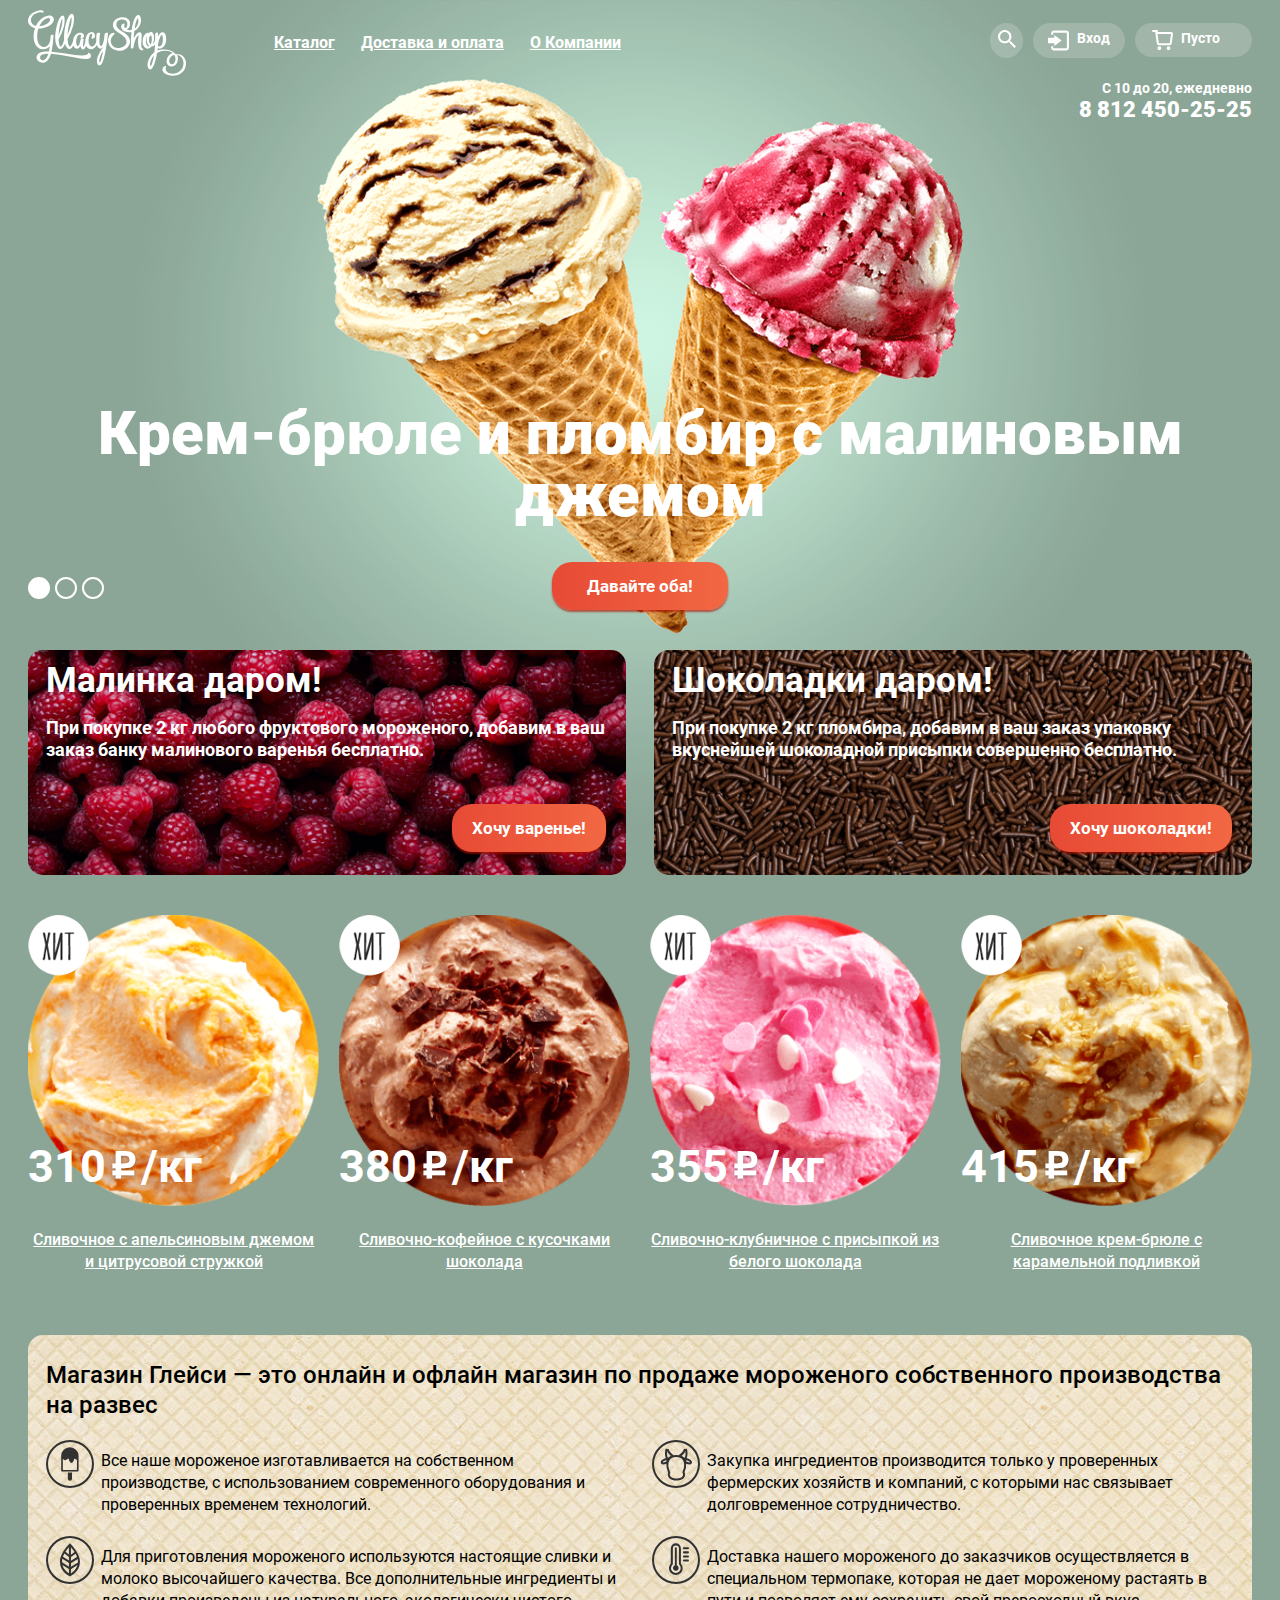
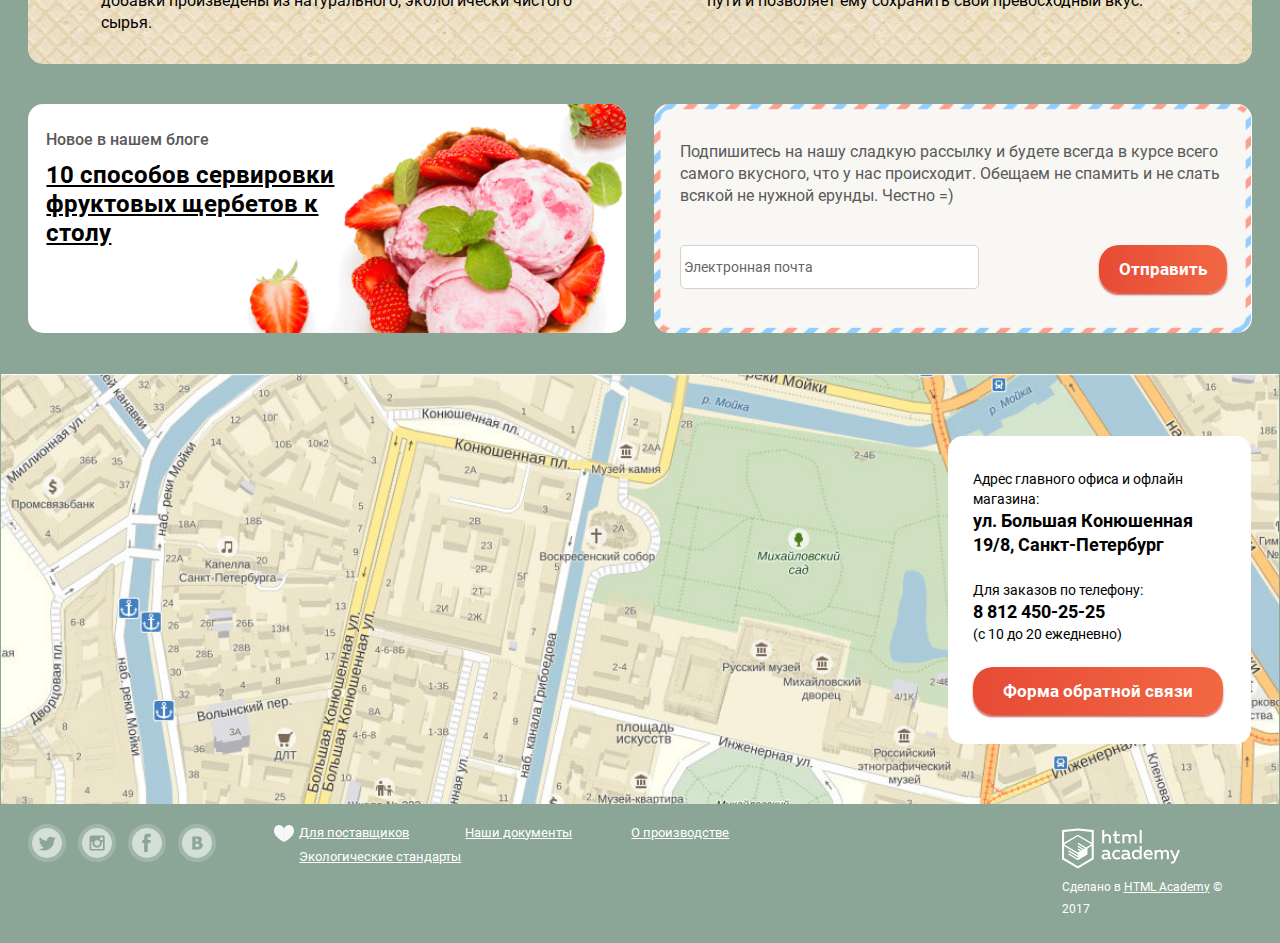
==== commit cf3c58e7: "исправлено отображение номеров телефона" ====
--- a/index.html
+++ b/index.html
@@ -1,15 +1,18 @@
 <!DOCTYPE html>
 <html lang="ru">
+
 <head>
     <meta charset="UTF-8">
+    <meta name="format-detection" content="telephone=no">
     <title>Glasy</title>
     <link rel="stylesheet" href="css/normalize.css">
     <link href="css/styles.css" rel="stylesheet">
     <link rel="icon" href="favicon.ico" type="image/x-icon">
-<link rel="shortcut icon" href="favicon.ico" type="image/x-icon"> 
+    <link rel="shortcut icon" href="favicon.ico" type="image/x-icon">
     <script src="js/jquery-3.2.1.min.js"></script>
     <script src="js/jquery-ui.min.js"></script>
 </head>
+
 <body>
     <input type="radio" id="slider-1" name="slide" checked>
     <input type="radio" id="slider-2" name="slide">
@@ -17,9 +20,7 @@
     <div class="slider-wrapper">
         <header class="header">
             <div class="wrapper menu-content clearfix">
-                <div class="logo">
-                    <img src="img/Logo.svg" alt="Логотип">
-                </div>
+                <div class="logo"> <img src="img/Logo.svg" width="158" height="66" alt="Логотип"> </div>
                 <nav class="main-navigation">
                     <ul class="main-menu">
                         <li class="cataloge"><a href="catalog.html">Каталог</a>
@@ -39,7 +40,9 @@
                     <div class="user-information">
                         <div class="menu-information search">
                             <a href="#" class="search-item">
-                                <svg xmlns="http://www.w3.org/2000/svg" width="18" height="18" viewBox="0 0 16.7 16.68"><path d="M11.94,10.49h-.76l-.26-.26a6.21,6.21,0,1,0-.68.67l.26.26v.76l4.77,4.76,1.42-1.42Zm-5.73,0A4.29,4.29,0,1,1,10.5,6.2,4.29,4.29,0,0,1,6.21,10.49Z" fill="#fff" fill-rule="evenodd"/></svg></a>
+                                <svg xmlns="http://www.w3.org/2000/svg" width="18" height="18" viewBox="0 0 16.7 16.68">
+                                    <path d="M11.94,10.49h-.76l-.26-.26a6.21,6.21,0,1,0-.68.67l.26.26v.76l4.77,4.76,1.42-1.42Zm-5.73,0A4.29,4.29,0,1,1,10.5,6.2,4.29,4.29,0,0,1,6.21,10.49Z" fill="#fff" fill-rule="evenodd" /> </svg>
+                            </a>
                             <div class="search-window">
                                 <div class="entry-point">
                                     <input type="text" class="search-window-input" id="search-text">
@@ -48,9 +51,8 @@
                             </div>
                         </div>
                         <div class="entry menu-information">
-                            <svg xmlns="http://www.w3.org/2000/svg" width="21" height="21" viewBox="0 0 20.063 19"><path d="M973,32.968v-0.96a3,3,0,0,1,3-3h11.059a3,3,0,0,1,3,3V44.986a3,3,0,0,1-3,3H976a3,3,0,0,1-3-3V44h2v2h13V31H975v1.968h-2Zm-3,8.046h6.029v2.743l7.027-5.3-7.027-5.3V35.9H970v5.114Z" fill="#fff" fill-opacity="0.99" fill-rule="evenodd" transform="translate(-970 -29)"/>
-                            </svg>
-                            <a href="#">Вход</a>
+                            <svg xmlns="http://www.w3.org/2000/svg" width="21" height="21" viewBox="0 0 20.063 19">
+                                <path d="M973,32.968v-0.96a3,3,0,0,1,3-3h11.059a3,3,0,0,1,3,3V44.986a3,3,0,0,1-3,3H976a3,3,0,0,1-3-3V44h2v2h13V31H975v1.968h-2Zm-3,8.046h6.029v2.743l7.027-5.3-7.027-5.3V35.9H970v5.114Z" fill="#fff" fill-opacity="0.99" fill-rule="evenodd" transform="translate(-970 -29)" /> </svg> <a href="#">Вход</a>
                             <div class="entry-block clearfix">
                                 <form action="">
                                     <div class="entry-point">
@@ -62,51 +64,42 @@
                                         <label for="password">Пароль</label>
                                     </div>
                                     <button type="submit" class="btn btn-entry">Войти</button>
-                                </form>
-                                <a href="#">Забыли пароль?</a>
-                                <a href="#">Новая регистрация</a>
-                            </div>
+                                </form> <a href="#">Забыли пароль?</a> <a href="#">Новая регистрация</a> </div>
                         </div>
                         <div class="menu-information basket">
-                            <svg xmlns="http://www.w3.org/2000/svg" width="21" height="20" viewBox="0 0 20.63 19.7"><path d="M7.25,16a1.87,1.87,0,1,0,1.87,1.87A1.87,1.87,0,0,0,7.25,16ZM19.07,2H5.1A1,1,0,0,0,6,1,1,1,0,0,0,5,0H1A1,1,0,0,0,1,2H3.13a3.68,3.68,0,0,0,.14,1.05L4.73,13.34A2,2,0,0,0,6.61,15H17.49a2,2,0,0,0,1.88-1.64l1.2-8.91C20.84,3.11,20.17,2,19.07,2Zm-.47,2.17-1.19,8.79s0,0,0,0H6.73l-1.31-9H18.62ZM16.25,16a1.87,1.87,0,1,0,1.87,1.87A1.87,1.87,0,0,0,16.25,16Z" fill="#fff"/></svg>
-                            <a href="#">Пусто</a>
-                        </div>
-                    </div>
-                    <div class="main-contacts">
-                        С 10 до 20, ежедневно<br><span>8 812 450-25-25</span>
-                    </div>
+                            <svg xmlns="http://www.w3.org/2000/svg" width="21" height="20" viewBox="0 0 20.63 19.7">
+                                <path d="M7.25,16a1.87,1.87,0,1,0,1.87,1.87A1.87,1.87,0,0,0,7.25,16ZM19.07,2H5.1A1,1,0,0,0,6,1,1,1,0,0,0,5,0H1A1,1,0,0,0,1,2H3.13a3.68,3.68,0,0,0,.14,1.05L4.73,13.34A2,2,0,0,0,6.61,15H17.49a2,2,0,0,0,1.88-1.64l1.2-8.91C20.84,3.11,20.17,2,19.07,2Zm-.47,2.17-1.19,8.79s0,0,0,0H6.73l-1.31-9H18.62ZM16.25,16a1.87,1.87,0,1,0,1.87,1.87A1.87,1.87,0,0,0,16.25,16Z" fill="#fff" /> </svg> <a href="#">Пусто</a> </div>
+                    </div>
+                    <div class="main-contacts"> С 10 до 20, ежедневно
+                        <br><span>8 812 450-25-25</span> </div>
                 </div>
             </div>
         </header>
         <main>
             <div class="slider-content wrapper">
-                <div class="slider-control"> <label for="slider-1"></label>
+                <div class="slider-control">
+                    <label for="slider-1"></label>
                     <label for="slider-2"></label>
-                    <label for="slider-3"></label></div>
+                    <label for="slider-3"></label>
+                </div>
                 <div class="slider">
-                    <div class="slider-1">
-                        <b>Крем-брюле и пломбир с малиновым джемом</b>
+                    <div class="slider-1"> <b>Крем-брюле и пломбир с малиновым джемом</b>
                         <button class="btn btn-slider">Давайте оба!</button>
                     </div>
-                    <div class="slider-2">
-                        <b>Шоколадный пломбир и лимонный сорбет</b>
+                    <div class="slider-2"> <b>Шоколадный пломбир и лимонный сорбет</b>
                         <button class="btn btn-slider">Давайте оба!</button>
                     </div>
-                    <div class="slider-3">
-                        <b>Пломбир с помадкой и клубничный щербет</b>
+                    <div class="slider-3"> <b>Пломбир с помадкой и клубничный щербет</b>
                         <button class="btn btn-slider">Давайте оба!</button>
                     </div>
                 </div>
             </div>
             <div class="features clearfix wrapper">
-                <div class="feature-item-left">
-                    <b>Малинка даром!</b>
-                    <p>При покупке 2 кг любого фруктового мороженого, добавим в ваш заказ банку малинового варенья бесплатно.
-                    </p>
+                <div class="feature-item-left"> <b>Малинка даром!</b>
+                    <p>При покупке 2 кг любого фруктового мороженого, добавим в ваш заказ банку малинового варенья бесплатно. </p>
                     <button class="btn btn-1">Хочу варенье!</button>
                 </div>
-                <div class="feature-item-right">
-                    <b>Шоколадки даром!</b>
+                <div class="feature-item-right"> <b>Шоколадки даром!</b>
                     <p>При покупке 2 кг пломбира, добавим в ваш заказ упаковку вкуснейшей шоколадной присыпки совершенно бесплатно.</p>
                     <button class="btn btn-1">Хочу шоколадки!</button>
                 </div>
@@ -114,47 +107,27 @@
             <div class="wrapper">
                 <div class="items-list clearfix">
                     <div class="item-description">
-                        <div class="item">
-                            <img class="ice-cream-item" src="img/1.png" alt="Сливочное с апельсиновым джемом и цитрусовой стружкой">
-                            <div class="price">
-                                <span class="price-description">310</span>
-                                <span>/кг</span>
-                            </div>
-                        </div>
-                        <a href="#">Сливочное с апельсиновым джемом и цитрусовой стружкой</a>
-                        <button class="btn btn-item">Быстрый просмотр</button>
-                    </div>
-                    <div class="item-description">
-                        <div class="item">
-                            <img class="ice-cream-item" src="img/2.png" alt="Сливочно-кофейное с кусочками шоколада">
-                            <div class="price">
-                                <span class="price-description">380</span>
-                                <span>/кг</span>
-                            </div>
-                        </div>
-                        <a href="#">Сливочно-кофейное с кусочками шоколада</a>
-                        <button class="btn btn-item">Быстрый просмотр</button>
-                    </div>
-                    <div class="item-description">
-                        <div class="item">
-                            <img class="ice-cream-item" src="img/3.png" alt="Сливочно-клубничное с присыпкой из белого шоколада">
-                            <div class="price">
-                                <span class="price-description">355</span>
-                                <span>/кг</span>
-                            </div>
-                        </div>
-                        <a href="#">Сливочно-клубничное с присыпкой из белого шоколада</a>
-                        <button class="btn btn-item">Быстрый просмотр</button>
-                    </div>
-                    <div class="item-description">
-                        <div class="item">
-                            <img class="ice-cream-item" src="img/4.png" alt="Сливочное крем-брюле с карамельной подливкой">
-                            <div class="price">
-                                <span class="price-description">415</span>
-                                <span>/кг</span>
-                            </div>
-                        </div>
-                        <a href="#">Сливочное крем-брюле с карамельной подливкой</a>
+                        <div class="item"> <img class="ice-cream-item" src="img/1.png" alt="Сливочное с апельсиновым джемом и цитрусовой стружкой">
+                            <div class="price"> <span class="price-description">310</span> <span>/кг</span> </div>
+                        </div> <a href="#">Сливочное с апельсиновым джемом и цитрусовой стружкой</a>
+                        <button class="btn btn-item">Быстрый просмотр</button>
+                    </div>
+                    <div class="item-description">
+                        <div class="item"> <img class="ice-cream-item" src="img/2.png" alt="Сливочно-кофейное с кусочками шоколада">
+                            <div class="price"> <span class="price-description">380</span> <span>/кг</span> </div>
+                        </div> <a href="#">Сливочно-кофейное с кусочками шоколада</a>
+                        <button class="btn btn-item">Быстрый просмотр</button>
+                    </div>
+                    <div class="item-description">
+                        <div class="item"> <img class="ice-cream-item" src="img/3.png" alt="Сливочно-клубничное с присыпкой из белого шоколада">
+                            <div class="price"> <span class="price-description">355</span> <span>/кг</span> </div>
+                        </div> <a href="#">Сливочно-клубничное с присыпкой из белого шоколада</a>
+                        <button class="btn btn-item">Быстрый просмотр</button>
+                    </div>
+                    <div class="item-description">
+                        <div class="item"> <img class="ice-cream-item" src="img/4.png" alt="Сливочное крем-брюле с карамельной подливкой">
+                            <div class="price"> <span class="price-description">415</span> <span>/кг</span> </div>
+                        </div> <a href="#">Сливочное крем-брюле с карамельной подливкой</a>
                         <button class="btn btn-item">Быстрый просмотр</button>
                     </div>
                 </div>
@@ -163,8 +136,7 @@
                 <div class="shop-description">
                     <p>Магазин Глейси — это онлайн и офлайн магазин по продаже мороженого собственного производства на развес</p>
                     <ul class="description-items">
-                        <li class="ice-cream">
-                            Все наше мороженое изготавливается на собственном производстве, с использованием современного оборудования и проверенных временем технологий.</li>
+                        <li class="ice-cream"> Все наше мороженое изготавливается на собственном производстве, с использованием современного оборудования и проверенных временем технологий.</li>
                         <li class="cow">Закупка ингредиентов производится только у проверенных фермерских хозяйств и компаний, с которыми нас связывает долговременное сотрудничество. </li>
                         <li class="tree">Для приготовления мороженого используются настоящие сливки и молоко высочайшего качества. Все дополнительные ингредиенты и добавки произведены из натурального, экологически чистого сырья. </li>
                         <li class="temperature">Доставка нашего мороженого до заказчиков осуществляется в специальном термопаке, которая не дает мороженому растаять в пути и позволяет ему сохранить свой превосходный вкус.</li>
@@ -179,8 +151,7 @@
               к столу</a></p>
                 </div>
                 <div class="subscription">
-                    <p>Подпишитесь на нашу сладкую рассылку и будете всегда в курсе всего самого вкусного, что у нас происходит. Обещаем не спамить и не слать всякой не нужной ерунды. Честно =)
-                    </p>
+                    <p>Подпишитесь на нашу сладкую рассылку и будете всегда в курсе всего самого вкусного, что у нас происходит. Обещаем не спамить и не слать всякой не нужной ерунды. Честно =) </p>
                     <form action="">
                         <input type="email" name="email-block" id="email-block" class="subscription-input">
                         <label for="email-block">Электронная почта</label>
@@ -192,8 +163,11 @@
                 <div id="map"></div>
                 <div class="wrapper address-info">
                     <div class="address-content">
-                        <p> Адрес главного офиса и офлайн магазина:<br> <span>ул. Большая Конюшенная 19/8, Санкт-Петербург</span></p>
-                        <p> Для заказов по телефону: <br><span>8 812 450-25-25</span><br> (с 10 до 20 ежедневно)</p>
+                        <p> Адрес главного офиса и офлайн магазина:
+                            <br> <span>ул. Большая Конюшенная 19/8, Санкт-Петербург</span></p>
+                        <p> Для заказов по телефону:
+                            <br><span>8 812 450-25-25</span>
+                            <br> (с 10 до 20 ежедневно)</p>
                         <button class="btn btn-write">Форма обратной связи</button>
                     </div>
                 </div>
@@ -201,12 +175,7 @@
         </main>
         <footer>
             <div class="wrapper clearfix">
-                <div class="social-block">
-                    <a href="#" class="social social-tw">Твитер</a>
-                    <a href="#" class="social social-inst">Инстаграм</a>
-                    <a href="#" class="social social-fb">Фэйсбук</a>
-                    <a href="#" class="social social-vk">Вконтакте</a>
-                </div>
+                <div class="social-block"> <a href="#" class="social social-tw">Твитер</a> <a href="#" class="social social-inst">Инстаграм</a> <a href="#" class="social social-fb">Фэйсбук</a> <a href="#" class="social social-vk">Вконтакте</a> </div>
                 <div class="main-information-block">
                     <ul class="main-information">
                         <li><a href="#" class="heart">Для поставщиков</a></li>
@@ -216,21 +185,21 @@
                     </ul>
                 </div>
                 <div class="developer-information">
-                    <div class="logo-image">
-                        <img src="img/htmlacademy.svg" alt="Htmlacademy">
-                    </div>
-                    <span>Сделано в <a href="#">HTML Academy</a> © 2017</span>
-                </div>
+                    <div class="logo-image"> <img src="img/htmlacademy.svg" width="118" height="49" alt="Htmlacademy"> </div> <span>Сделано в <a href="#">HTML Academy</a> © 2017</span> </div>
             </div>
         </footer>
         <div class="pop-up">
             <button class="close" type="button" title="Закрыть"></button>
             <form action="">
                 <p>Мы обязательно вам ответим!</p>
-                <div class="pop-up-form"><input type="text" name="login" id="yourname" class="pop-up-input">
-                    <label for="yourname">Как вас зовут?</label></div>
-                <div class="pop-up-form"><input type="email" name="youremail" id="youremail" class="pop-up-input">
-                    <label for="youremail">Ваша почта для ответа?</label></div>
+                <div class="pop-up-form">
+                    <input type="text" name="login" id="yourname" class="pop-up-input">
+                    <label for="yourname">Как вас зовут?</label>
+                </div>
+                <div class="pop-up-form">
+                    <input type="email" name="youremail" id="youremail" class="pop-up-input">
+                    <label for="youremail">Ваша почта для ответа?</label>
+                </div>
                 <div class="pop-up-form">
                     <textarea name="description" id="description" cols="30" rows="6" class="pop-up-input"></textarea>
                     <label for="description">Напишите что-нибудь...</label>
@@ -243,4 +212,5 @@
     <script src="http://api-maps.yandex.ru/2.1/?lang=ru_RU" type="text/javascript"></script>
     <script async src="js/script.js"></script>
 </body>
-</html>
+
+</html>--- a/css/styles.css
+++ b/css/styles.css
@@ -1362,6 +1362,7 @@
     color: #ffffff;
     left: 100%;
     position: absolute;
+    text-decoration: none;
 }
 
 .pages {
@@ -1712,7 +1713,8 @@
     100% {
         top: 50%;
         left: 50%;
-    };
+    }
+    ;
 }
 
 @keyframes appearing {
@@ -1723,7 +1725,8 @@
     100% {
         top: 50%;
         left: 50%;
-    };
+    }
+    ;
 }
 
 .pop-up p {
@@ -1764,6 +1767,7 @@
     font-weight: 400;
     opacity: 1;
     color: #656565;
+    border: none;
 }
 
 .pop-up-input:focus+label {
@@ -1849,7 +1853,8 @@
     }
     100% {
         left: 50%;
-    };
+    }
+    ;
 }
 
 @keyframes bounce {
@@ -1861,7 +1866,8 @@
     }
     100% {
         left: 50%;
-    };
+    }
+    ;
 }
 
 .overlay {
@@ -1877,4 +1883,4 @@
 
 .overlay-active {
     display: block;
-}
+}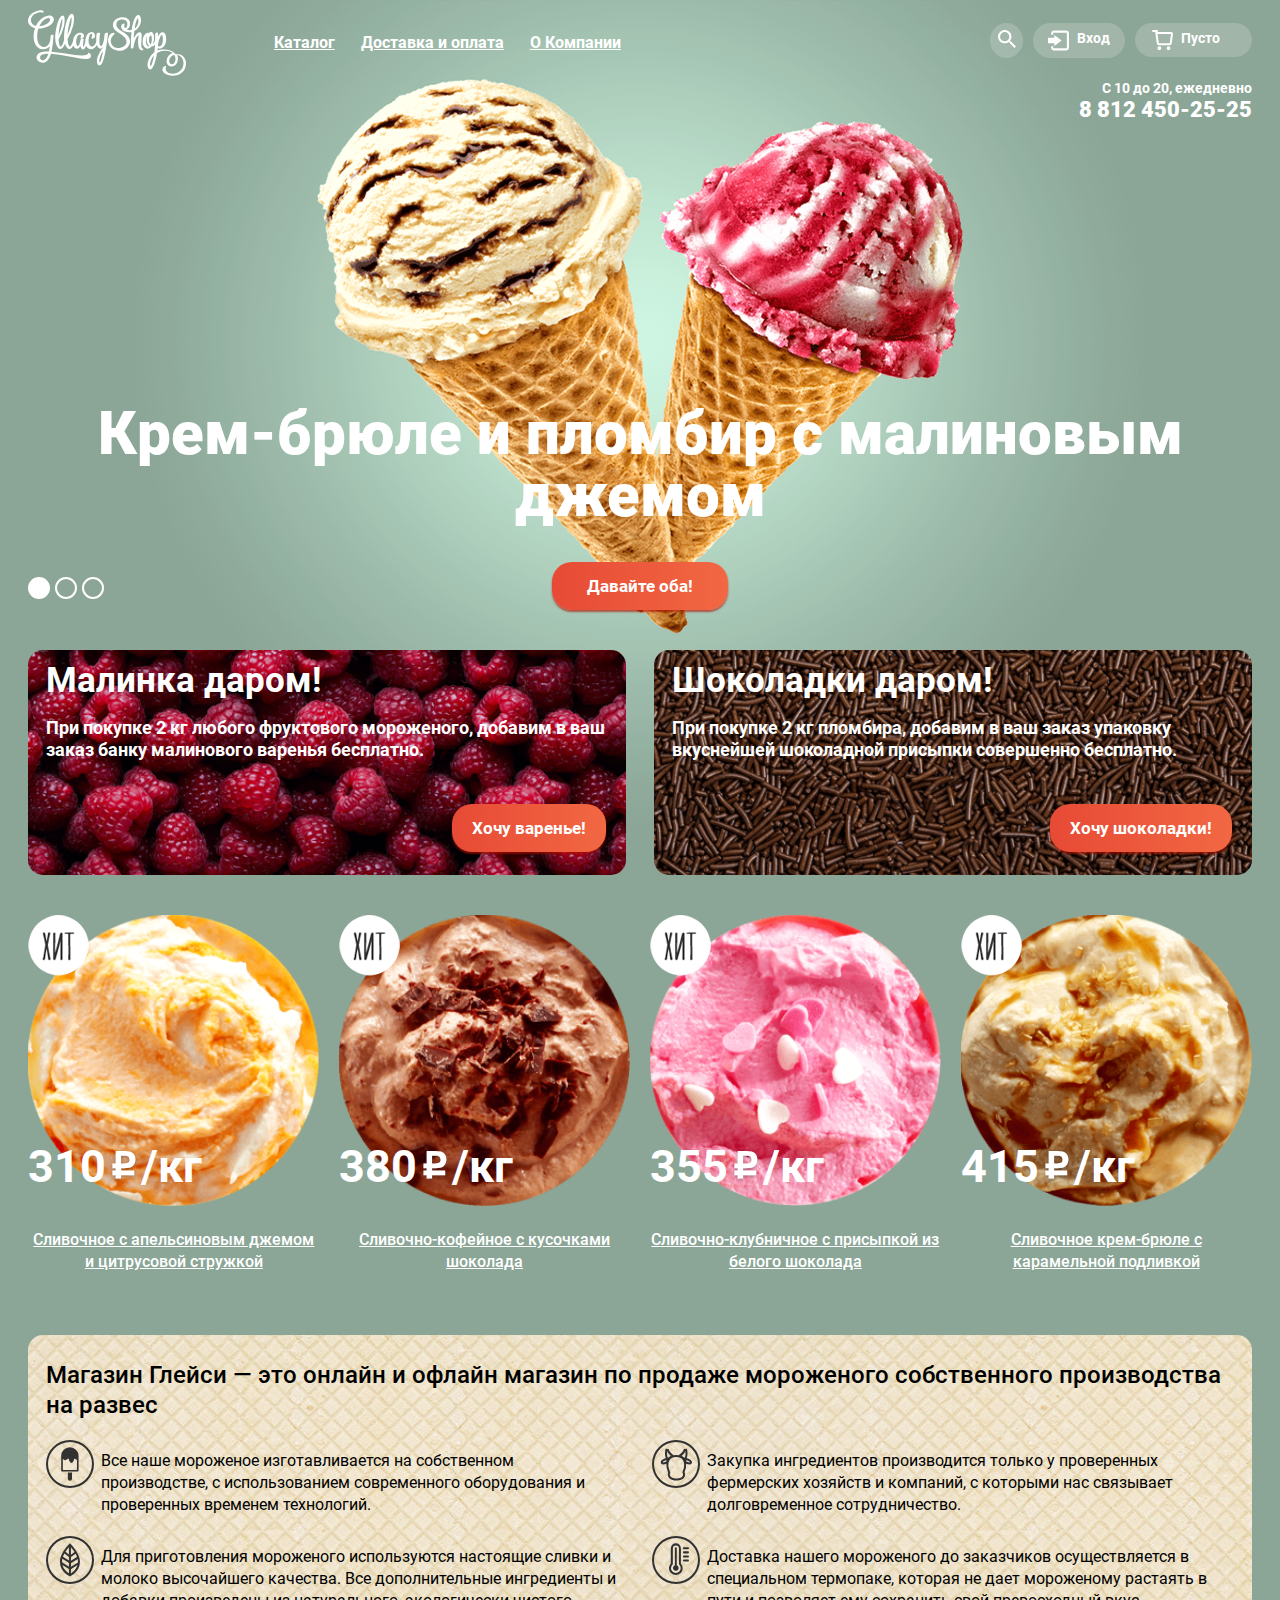
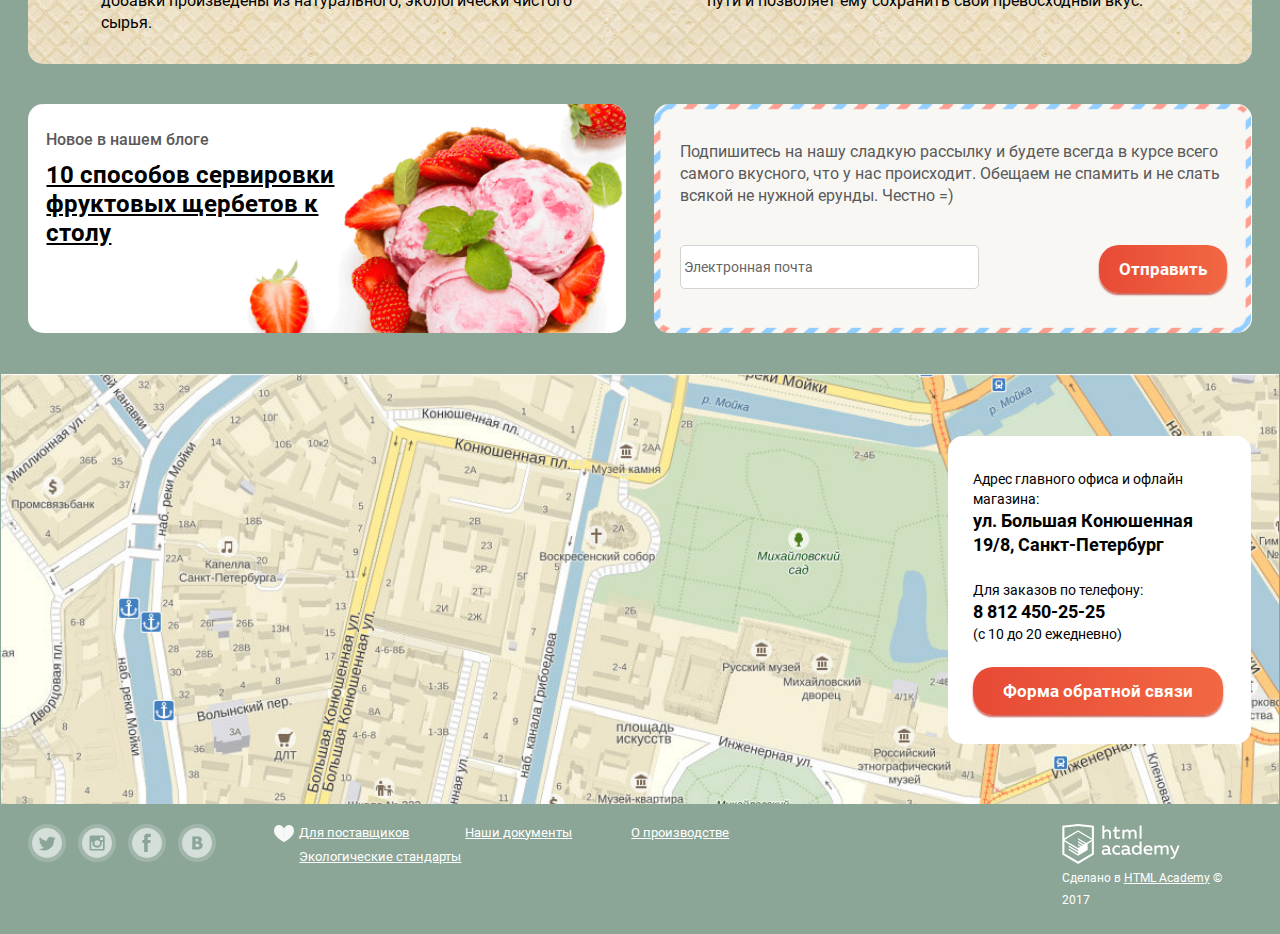
==== commit 6a47314d: "исправлена фокусировка скрипта, select кроссбраузерный" ====
--- a/index.html
+++ b/index.html
@@ -7,8 +7,27 @@
     <title>Glasy</title>
     <link rel="stylesheet" href="css/normalize.css">
     <link href="css/styles.css" rel="stylesheet">
-    <link rel="icon" href="favicon.ico" type="image/x-icon">
-    <link rel="shortcut icon" href="favicon.ico" type="image/x-icon">
+    <link rel="icon" type="image/png" sizes="32x32" href="img/favicons/favicon-32x32.png">
+    <link rel="icon" type="image/png" sizes="194x194" href="img/favicons/favicon-194x194.png">
+    <link rel="icon" type="image/png" sizes="192x192" href="img/favicons/android-chrome-192x192.png">
+    <link rel="icon" type="image/png" sizes="16x16" href="img/favicons/favicon-16x16.png">
+    <link rel="icon" href="img/favicons/favicon.ico" sizes="16x16 32x32" type="image/x-icon">
+    <link rel="shortcut icon" href="img/favicons/favicon.ico">
+    <link rel="apple-touch-icon" sizes="57x57" href="img/favicons/apple-touch-icon-57x57.png">
+    <link rel="apple-touch-icon" sizes="60x60" href="img/favicons/apple-touch-icon-60x60.png">
+    <link rel="apple-touch-icon" sizes="72x72" href="img/favicons/apple-touch-icon-72x72.png">
+    <link rel="apple-touch-icon" sizes="76x76" href="img/favicons/apple-touch-icon-76x76.png">
+    <link rel="apple-touch-icon" sizes="114x114" href="img/favicons/apple-touch-icon-114x114.png">
+    <link rel="apple-touch-icon" sizes="120x120" href="img/favicons/apple-touch-icon-120x120.png">
+    <link rel="apple-touch-icon" sizes="144x144" href="img/favicons/apple-touch-icon-144x144.png">
+    <link rel="apple-touch-icon" sizes="152x152" href="img/favicons/apple-touch-icon-152x152.png">
+    <link rel="apple-touch-icon" sizes="180x180" href="img/favicons/apple-touch-icon.png">
+    <link rel="manifest" href="manifest.json">
+    <link rel="mask-icon" href="img/favicons/safari-pinned-tab.svg" color="#eba776">
+    <meta name="msapplication-TileColor" content="#c8e883">
+    <meta name="msapplication-TileImage" content="img/favicons/mstile-144x144.png">
+    <meta name="msapplication-config" content="browserconfig.xml">
+    <meta name="theme-color" content="#ff0000">
     <script src="js/jquery-3.2.1.min.js"></script>
     <script src="js/jquery-ui.min.js"></script>
 </head>
@@ -185,32 +204,32 @@
                     </ul>
                 </div>
                 <div class="developer-information">
-                    <div class="logo-image"> <img src="img/htmlacademy.svg" width="118" height="49" alt="Htmlacademy"> </div> <span>Сделано в <a href="#">HTML Academy</a> © 2017</span> </div>
+                    <div class="logo-image"> <img src="img/htmlacademy.svg" width="118" height="40" alt="Htmlacademy"> </div> <span>Сделано в <a href="#">HTML Academy</a> © 2017</span> </div>
             </div>
         </footer>
-        <div class="pop-up">
-            <button class="close" type="button" title="Закрыть"></button>
-            <form action="">
-                <p>Мы обязательно вам ответим!</p>
-                <div class="pop-up-form">
-                    <input type="text" name="login" id="yourname" class="pop-up-input">
-                    <label for="yourname">Как вас зовут?</label>
-                </div>
-                <div class="pop-up-form">
-                    <input type="email" name="youremail" id="youremail" class="pop-up-input">
-                    <label for="youremail">Ваша почта для ответа?</label>
-                </div>
-                <div class="pop-up-form">
-                    <textarea name="description" id="description" cols="30" rows="6" class="pop-up-input"></textarea>
-                    <label for="description">Напишите что-нибудь...</label>
-                </div>
-                <button type="submit" class="btn btn-send">Отправить</button>
-            </form>
-        </div>
-        <div class="overlay"></div>
     </div>
+    <div class="pop-up">
+        <button class="close" type="button" title="Закрыть"></button>
+        <form action="">
+            <p>Мы обязательно вам ответим!</p>
+            <div class="pop-up-form">
+                <input type="text" name="yourname" id="yourname" class="pop-up-input">
+                <label for="yourname">Как вас зовут?</label>
+            </div>
+            <div class="pop-up-form">
+                <input type="email" name="youremail" id="youremail" class="pop-up-input">
+                <label for="youremail">Ваша почта для ответа?</label>
+            </div>
+            <div class="pop-up-form">
+                <textarea name="description" id="description" cols="30" rows="6" class="pop-up-input"></textarea>
+                <label for="description">Напишите что-нибудь...</label>
+            </div>
+            <button type="submit" class="btn btn-send">Отправить</button>
+        </form>
+    </div>
+    <div class="overlay"></div>
+    <script async src="js/script.js"></script>
     <script src="http://api-maps.yandex.ru/2.1/?lang=ru_RU" type="text/javascript"></script>
-    <script async src="js/script.js"></script>
 </body>
 
 </html>--- a/css/styles.css
+++ b/css/styles.css
@@ -165,6 +165,7 @@
     padding-left: 12px;
     float: left;
     padding-top: 23px;
+    width: 45%;
 }
 
 .main-navigation .main-menu {
@@ -172,8 +173,8 @@
     padding: 0;
     margin: 0;
     font-size: 0;
-    position: absolute;
-    width: 45%;
+    /*    position: absolute;*/
+    /*    width: 45%;*/
 }
 
 .main-menu li {
@@ -313,6 +314,20 @@
     display: none;
     margin-top: 5px;
 }
+
+
+/*
+.main-menu .sub-menu::after {
+    content: "";
+    position: absolute;
+    display: block;
+    background-color: transparent;
+    width: 100%;
+    height: 10px;
+    top: 0px;
+    left: 0;
+}
+*/
 
 .main-menu>li {
     position: relative;
@@ -1283,7 +1298,7 @@
 
 .main-information-block {
     float: left;
-    width: 45%;
+    width: 43%;
 }
 
 .main-information {
@@ -1343,18 +1358,19 @@
     font-size: 0;
 }
 
-.breadcrumps a,
 .breadcrumps span {
     color: #ffffff;
     font-size: 14px;
+}
+
+.breadcrumps a {
+    position: relative;
+    text-decoration: none;
     padding-right: 5px;
     margin-right: 15px;
-    position: relative;
-}
-
-.breadcrumps a:hover,
-.breadcrumps a:active {
-    color: #ffbc9e;
+    color: #ffffff;
+    display: inline-block;
+    font-size: 14px;
 }
 
 .breadcrumps a::after {
@@ -1362,7 +1378,15 @@
     color: #ffffff;
     left: 100%;
     position: absolute;
-    text-decoration: none;
+}
+
+.breadcrumps-link {
+    text-decoration: underline;
+}
+
+.breadcrumps-link:hover,
+.breadcrumps-link:active {
+    color: #ffbc9e;
 }
 
 .pages {
@@ -1443,13 +1467,20 @@
     font-size: 0;
 }
 
+.item-select select {
+    appearance: none;
+    -moz-appearance: none;
+    -webkit-appearance: none;
+    padding-left: 5px;
+    padding-right: 10px;
+}
+
 .item-select input,
 .item-select select {
     color: #ffffff;
     outline: none;
     opacity: 1;
     background-color: transparent;
-    outline: none;
     border: none;
     font-weight: 500;
 }
@@ -1484,18 +1515,64 @@
     line-height: 1.3;
 }
 
+.sort-list {
+    position: relative;
+}
+
+.sort-list::after {
+    position: absolute;
+    content: "";
+    top: 60%;
+    right: 10px;
+    border-left: 5px solid transparent;
+    border-right: 5px solid transparent;
+    border-top: 7px solid #ffffff;
+    margin-top: -7px;
+    pointer-events: none;
+}
+
+.sort-list:hover::after {
+    border-top-color: #000000;
+}
+
 .sort-list:hover {
     background-color: #ffffff;
     cursor: pointer;
 }
 
+.sort-list option {
+    color: #000000;
+    font-weight: 400;
+}
+
 .sort-list:hover select {
     color: #000000;
     font-weight: 700;
 }
 
+.sort-list:active {
+    background-color: #ffffff;
+    cursor: pointer;
+}
+
+
+/*
+.sort-list:active select {
+    color: #ffffff;
+    font-weight: 700;
+}
+*/
+
+
+/*
 select:focus {
     color: #000000;
+}
+*/
+
+.input-max {
+    width: 100%;
+    box-sizing: border-box;
 }
 
 .input-area input {
@@ -1689,7 +1766,7 @@
     -ms-transform: translate(-50%, -50%);
     transform: translate(-50%, -50%);
     pointer-events: none;
-    opacity: 0;
+    display: none;
     visibility: hidden;
     -webkit-transition: all 0.3s linear;
     -o-transition: all 0.3s linear;
@@ -1698,7 +1775,7 @@
 }
 
 .pop-up-active {
-    opacity: 1;
+    display: block;
     pointer-events: all;
     visibility: visible;
     -webkit-animation: appearing 0.5s;
